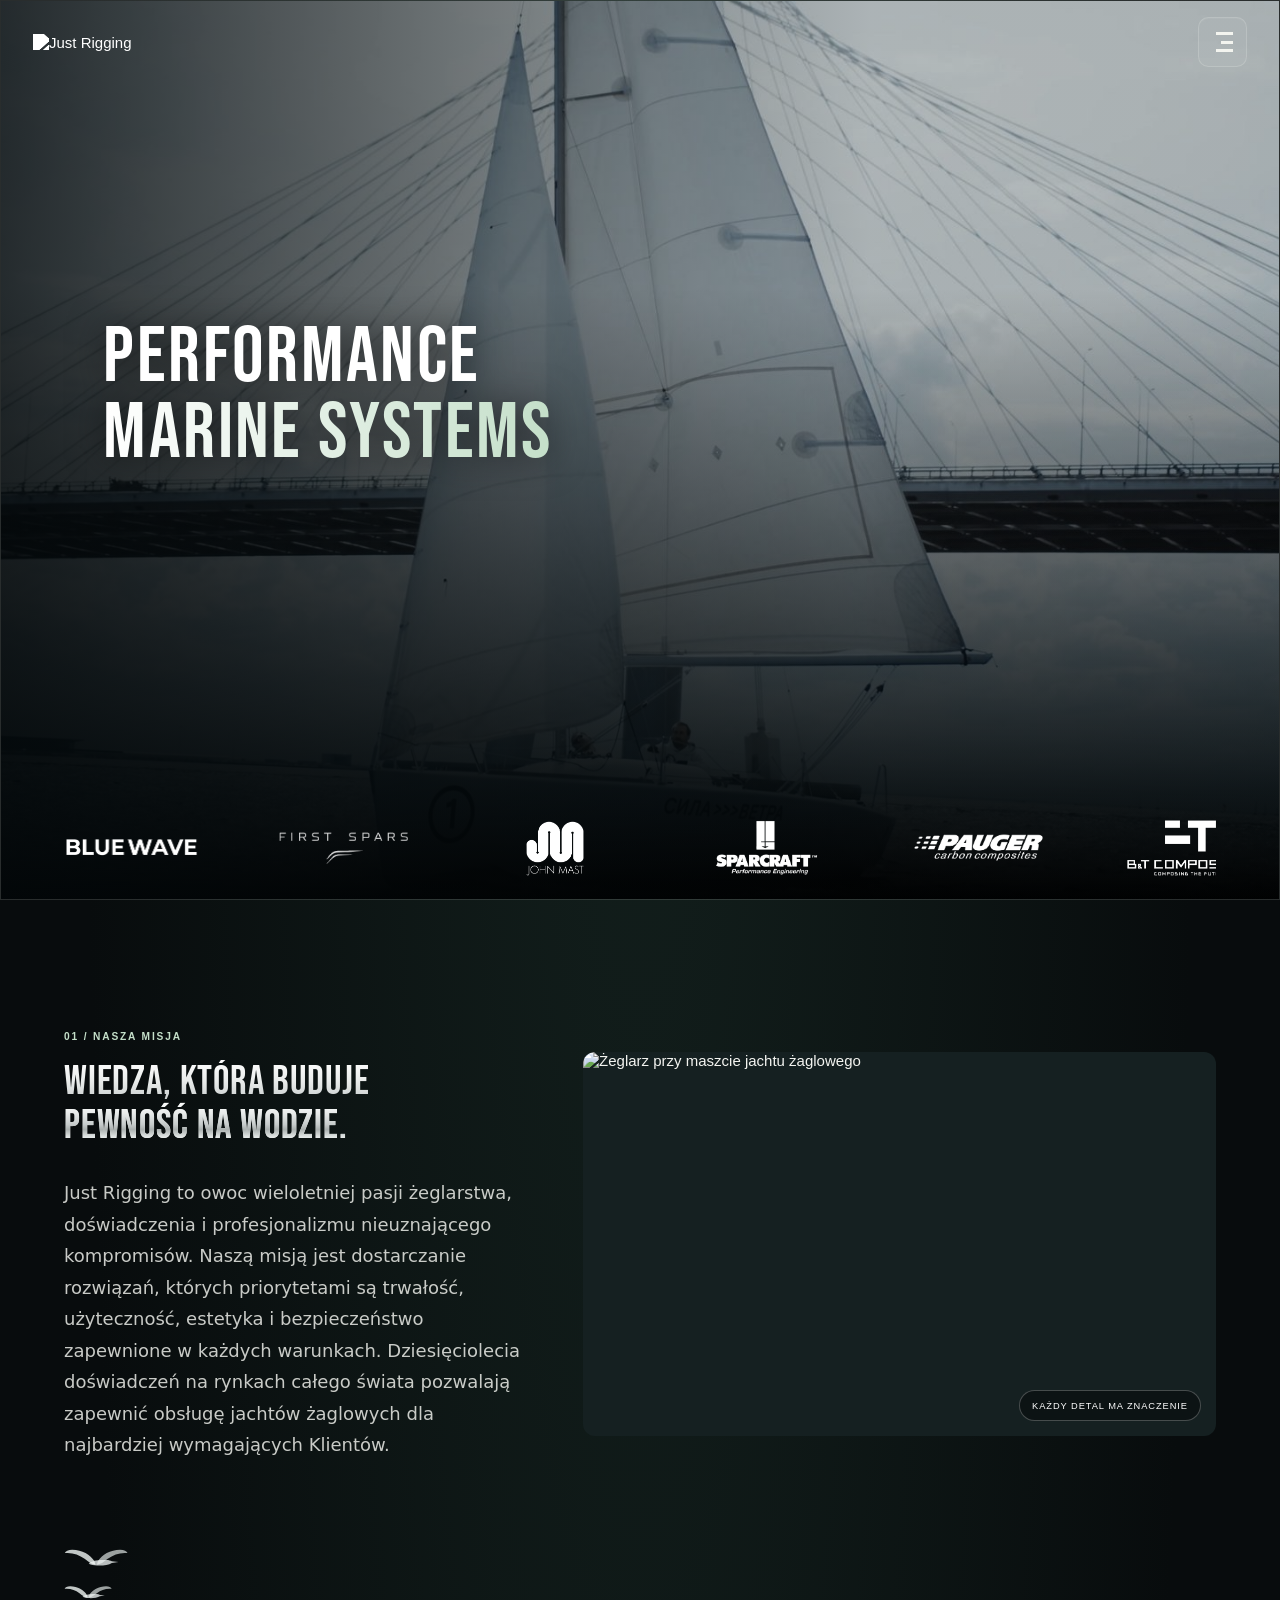
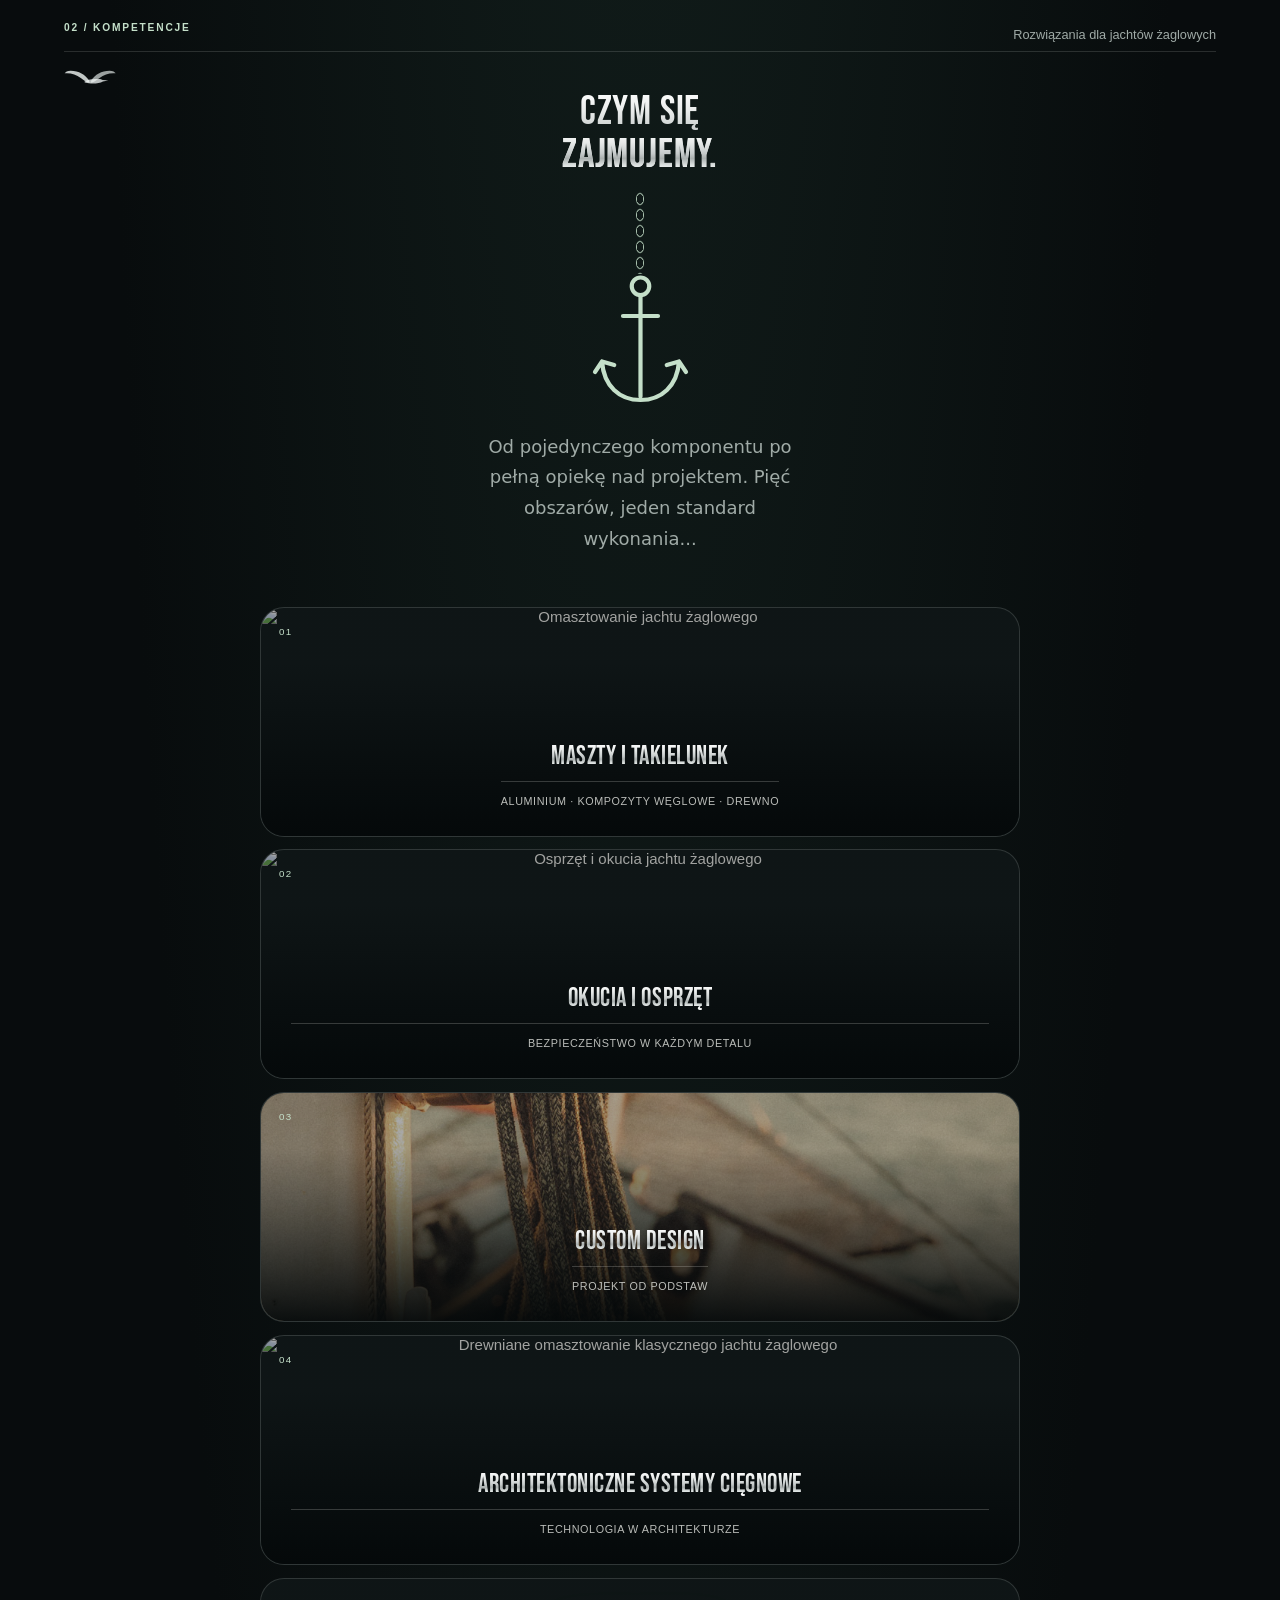
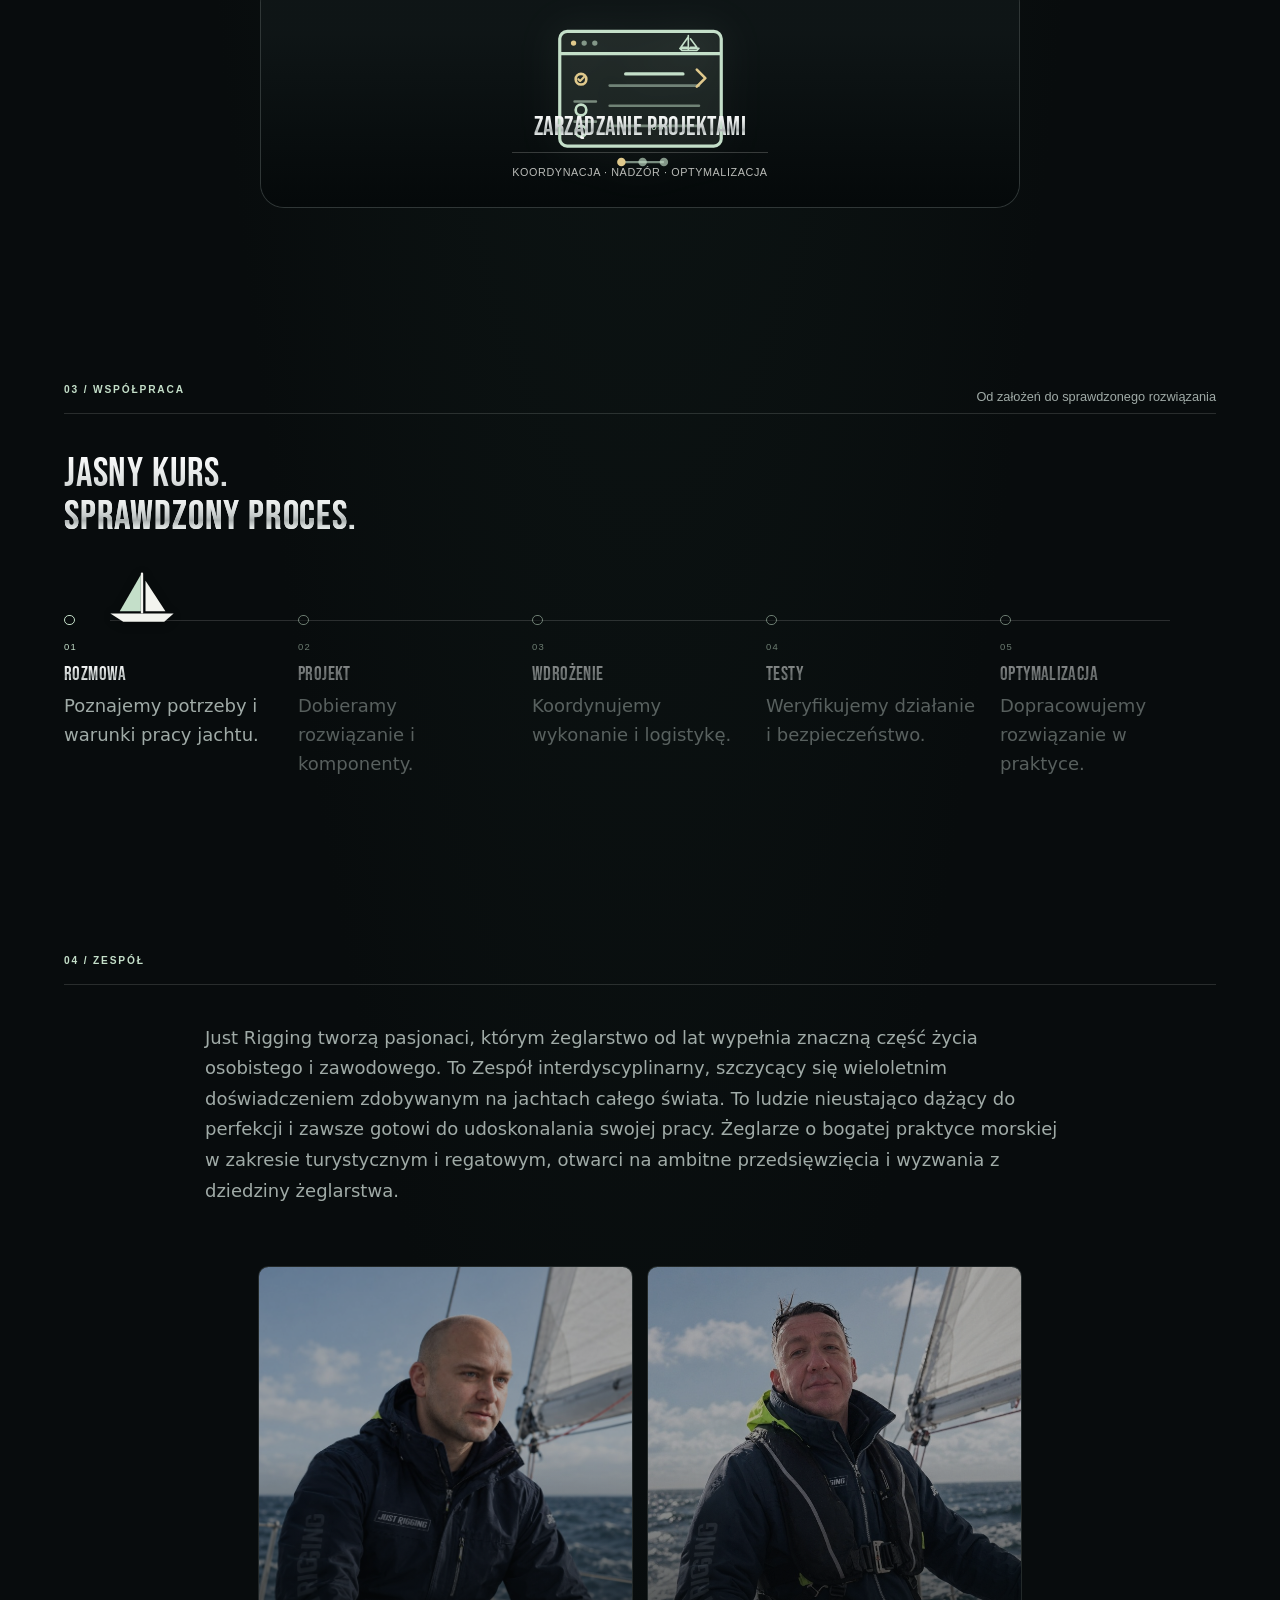
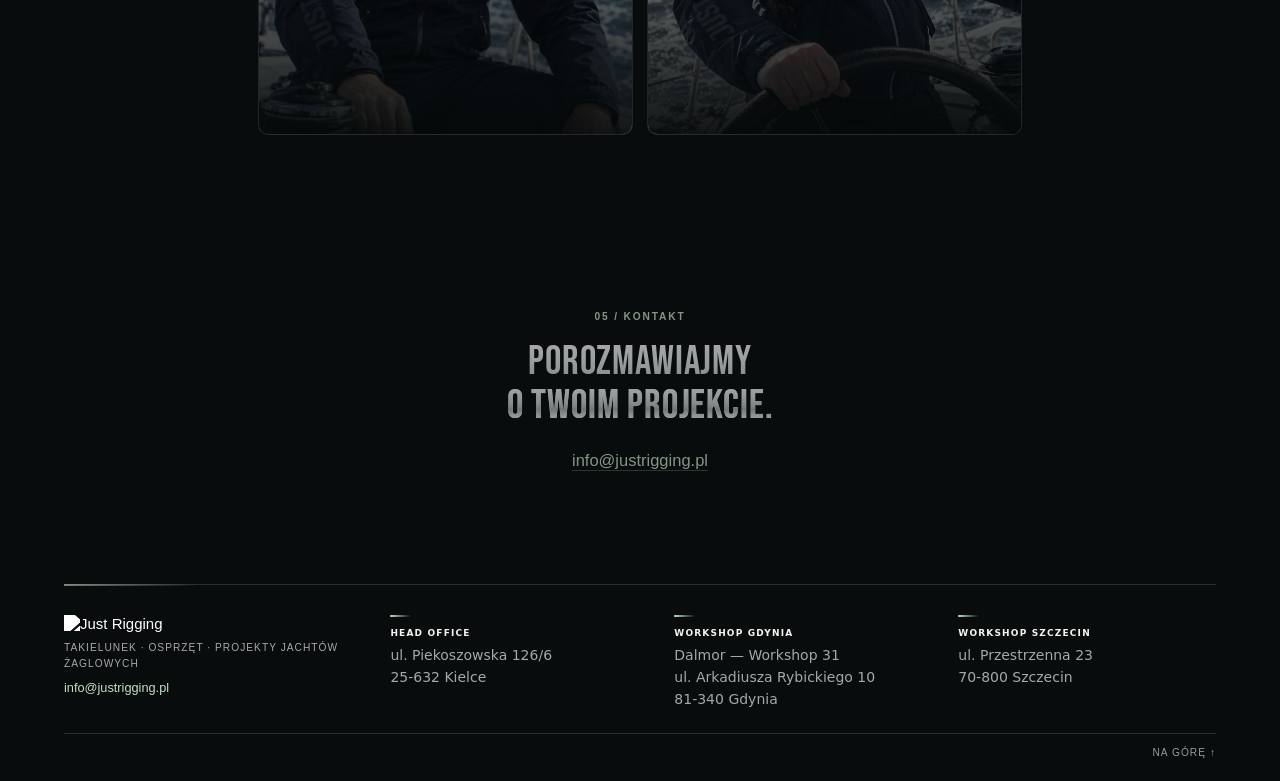
==== index.html @ 1524ce1f "ship" ====
<!doctype html>
<html lang="pl">
<head>
  <meta charset="utf-8" />
  <meta name="viewport" content="width=device-width, initial-scale=1" />
  <meta name="theme-color" content="#080c0d" />
  <meta name="description" content="Just Rigging — omasztowanie, takielunek, osprzęt jachtowy i zarządzanie projektami żaglowymi." />
  <title>Just Rigging — Performance Marine Systems</title>
  <link rel="preload" as="image" href="media/sailing-01.jpg" />
  <link rel="stylesheet" href="styles.css?v=33" />
</head>
<body id="top">
  <div class="scroll-progress" aria-hidden="true"><span></span></div>
  <header class="site-header">
    <nav class="nav-shell" aria-label="Nawigacja główna">
      <a class="brand" href="#top" aria-label="Just Rigging — strona główna"><img src="https://justrigging.pl/wp-content/uploads/2026/08/JustRigging-logo-RGB-black-on-white-transparent@vector.svg" alt="Just Rigging" /></a>
      <button class="menu-toggle" type="button" aria-controls="mobile-menu" aria-expanded="false" aria-label="Otwórz menu"><span></span><span></span><span></span></button>
    </nav>
    <div class="mobile-menu" id="mobile-menu" aria-hidden="true">
      <a href="#misja">Misja</a><a href="#oferta">Czym się zajmujemy</a><a href="#wspolpraca">Współpraca</a><a href="#zespol">Zespół</a><a href="#kontakt">Kontakt</a>
    </div>
  </header>

  <main>
    <section class="hero" aria-labelledby="hero-title">
      <div class="hero-media" aria-hidden="true">
        <img class="hero-poster" src="media/sailing-01.jpg" alt="" />
        <video class="hero-video is-active" src="media/sailing-01.mp4" muted autoplay playsinline preload="metadata" poster="media/sailing-01.jpg"></video>
        <video class="hero-video" src="media/sailing-02.mp4" muted playsinline preload="none" poster="media/sailing-02.jpg"></video>
        <div class="hero-shade"></div>
      </div>
      <div class="hero-content">
        <h1 id="hero-title">PERFORMANCE<br /><span>MARINE SYSTEMS</span></h1>
      </div>
    </section>
    <div class="partner-strip" role="region" aria-label="Partnerzy technologiczni">
        <div class="partner-marquee">
          <div class="partner-track">
            <div class="partner-group" role="list" aria-label="Logotypy partnerów">
              <span class="partner-logo" role="listitem"><img src="media/partners/bluewave-white.png" alt="Bluewave" /></span>
              <span class="partner-logo" role="listitem"><img src="media/partners/first-spars-white.png" alt="First Spars" /></span>
              <span class="partner-logo" role="listitem"><img src="media/partners/john-mast-white.png" alt="John Mast" /></span>
              <span class="partner-logo" role="listitem"><img src="media/partners/sparcraft-white.png" alt="Sparcraft" /></span>
              <span class="partner-logo" role="listitem"><img src="media/partners/pauger-white.png" alt="Pauger Carbon Composites" /></span>
              <span class="partner-logo" role="listitem"><img src="media/partners/bt-composites-white.png" alt="B&amp;T Composites" /></span>
              <span class="partner-logo" role="listitem"><img src="media/partners/ubi-maior-white.png" alt="Ubi Maior" /></span>
              <span class="partner-logo" role="listitem"><img src="media/partners/bamar-white.png" alt="Bamar" /></span>
              <span class="partner-logo" role="listitem"><img src="media/partners/antal-white.png" alt="Antal" /></span>
              <span class="partner-logo" role="listitem"><img src="media/partners/light-speed-white.png" alt="LS Light Speed" /></span>
              <span class="partner-logo" role="listitem"><img src="media/partners/armare-ropes-white.png" alt="Armare Ropes" /></span>
              <span class="partner-logo" role="listitem"><img src="media/partners/gleistein-white.png" alt="Gleistein" /></span>
              <span class="partner-logo" role="listitem"><img src="media/partners/onesails-white.png" alt="OneSails" /></span>
              <span class="partner-logo" role="listitem"><img src="media/partners/sails-projects-white.png" alt="Sails Projects" /></span>
            </div>
            <div class="partner-group" role="list" aria-hidden="true">
              <span class="partner-logo"><img src="media/partners/bluewave-white.png" alt="" /></span>
              <span class="partner-logo"><img src="media/partners/first-spars-white.png" alt="" /></span>
              <span class="partner-logo"><img src="media/partners/john-mast-white.png" alt="" /></span>
              <span class="partner-logo"><img src="media/partners/sparcraft-white.png" alt="" /></span>
              <span class="partner-logo"><img src="media/partners/pauger-white.png" alt="" /></span>
              <span class="partner-logo"><img src="media/partners/bt-composites-white.png" alt="" /></span>
              <span class="partner-logo"><img src="media/partners/ubi-maior-white.png" alt="" /></span>
              <span class="partner-logo"><img src="media/partners/bamar-white.png" alt="" /></span>
              <span class="partner-logo"><img src="media/partners/antal-white.png" alt="" /></span>
              <span class="partner-logo"><img src="media/partners/light-speed-white.png" alt="" /></span>
              <span class="partner-logo"><img src="media/partners/armare-ropes-white.png" alt="" /></span>
              <span class="partner-logo"><img src="media/partners/gleistein-white.png" alt="" /></span>
              <span class="partner-logo"><img src="media/partners/onesails-white.png" alt="" /></span>
              <span class="partner-logo"><img src="media/partners/sails-projects-white.png" alt="" /></span>
            </div>
          </div>
        </div>
    </div>

    <section class="section mission-section" id="misja" aria-labelledby="mission-title">
      <div class="section-heading" data-reveal>
        <p class="eyebrow">01 / Nasza misja</p>
        <h2 id="mission-title">Wiedza, która buduje<br /><span>pewność na wodzie.</span></h2>
      </div>
      <div class="mission-photo" data-reveal>
        <img src="https://justrigging.pl/wp-content/uploads/2026/08/9.jpg" alt="Żeglarz przy maszcie jachtu żaglowego" loading="lazy" />
        <span class="photo-note">Każdy detal ma znaczenie</span>
      </div>
      <div class="mission-copy" data-reveal>
        <p class="mission-text">Just Rigging to owoc wieloletniej pasji żeglarstwa, doświadczenia i profesjonalizmu nieuznającego kompromisów. Naszą misją jest dostarczanie rozwiązań, których priorytetami są trwałość, użyteczność, estetyka i bezpieczeństwo zapewnione w każdych warunkach. Dziesięciolecia doświadczeń na rynkach całego świata pozwalają zapewnić obsługę jachtów żaglowych dla najbardziej wymagających Klientów.</p>
      </div>
    </section>

    <section class="section services-section" id="oferta" aria-labelledby="services-title">
      <div class="section-topline" data-reveal><p class="eyebrow">02 / Kompetencje</p><span>Rozwiązania dla jachtów żaglowych</span></div>
      <div class="services-intro" data-reveal>
        <h2 id="services-title">Czym się<br /><span>zajmujemy.</span></h2>
        <div class="anchor-drop" aria-hidden="true">
          <span class="anchor-rope"></span>
          <svg class="anchor" viewBox="0 0 60 80" fill="none" stroke="currentColor" stroke-width="2.4" stroke-linecap="round" stroke-linejoin="round">
            <circle cx="30" cy="7" r="5" />
            <path d="M30 12v58M20 24h20M8 50c1 14 10 22 22 22s21-8 22-22M8 50l-4 6M8 50l7 2M52 50l4 6M52 50l-7 2" />
          </svg>
        </div>
        <p>Od pojedynczego komponentu po pełną opiekę nad projektem. Pięć obszarów, jeden standard wykonania...</p>
      </div>
      <div class="service-grid">
        <a class="service-card" href="maszty-i-takielunek.html" data-reveal>
          <img src="https://justrigging.pl/wp-content/uploads/2026/08/maszt-aluminiowy.webp" alt="Omasztowanie jachtu żaglowego" loading="lazy" />
          <span class="service-number">01</span><h3>Maszty i takielunek</h3><span class="service-link">Aluminium · Kompozyty węglowe · Drewno <b aria-hidden="true">↗</b></span>
        </a>
        <a class="service-card" href="okucia-i-osprzet.html" data-reveal>
          <img src="https://justrigging.pl/wp-content/uploads/2026/08/ok.jpg" alt="Osprzęt i okucia jachtu żaglowego" loading="lazy" />
          <span class="service-number">02</span><h3>Okucia i osprzęt</h3><span class="service-link">Bezpieczeństwo w każdym detalu <b aria-hidden="true">↗</b></span>
        </a>
        <a class="service-card" href="custom-design.html" data-reveal>
          <img src="media/custom-design.jpg" alt="Liny i winda na jachcie żaglowym — detal projektu osprzętu" loading="lazy" />
          <span class="service-number">03</span><h3>Custom design</h3><span class="service-link">Projekt od podstaw <b aria-hidden="true">↗</b></span>
        </a>
        <a class="service-card" href="systemy-ciegowe.html" data-reveal>
          <img src="https://justrigging.pl/wp-content/uploads/2026/08/maszty-drewniane.jpg" alt="Drewniane omasztowanie klasycznego jachtu żaglowego" loading="lazy" />
          <span class="service-number">04</span><h3>Architektoniczne systemy cięgnowe</h3><span class="service-link">Technologia w architekturze <b aria-hidden="true">↗</b></span>
        </a>
        <a class="service-card service-card-wide" href="zarzadzanie-projektami.html" data-reveal>
          <span class="service-symbol" aria-hidden="true">
            <svg viewBox="0 0 240 160" fill="none" xmlns="http://www.w3.org/2000/svg">
              <rect x="44" y="22" width="152" height="108" rx="7" fill="currentColor" fill-opacity=".08" stroke="currentColor" stroke-width="3" />
              <path d="M44 43h152" stroke="currentColor" stroke-width="3" />
              <circle cx="57" cy="33" r="2.5" fill="#e0c98c" />
              <circle cx="67" cy="33" r="2.5" fill="currentColor" fill-opacity=".6" />
              <circle cx="77" cy="33" r="2.5" fill="currentColor" fill-opacity=".6" />
              <path d="M165 26v13m0-12-7 10h7m2-8 6 8h-6m-10 1h18l-2 2h-14z" stroke="currentColor" stroke-width="1.5" stroke-linecap="round" stroke-linejoin="round" />
              <path d="M58 88h20m-20 19h20" stroke="currentColor" stroke-opacity=".55" stroke-width="2.5" stroke-linecap="round" />
              <circle cx="64" cy="67" r="5" stroke="#e0c98c" stroke-width="2.5" />
              <path d="m61.5 67 1.7 1.7 3.6-3.8" stroke="#e0c98c" stroke-width="2" stroke-linecap="round" stroke-linejoin="round" />
              <circle cx="64" cy="96" r="5" stroke="currentColor" stroke-width="2.5" />
              <circle cx="64" cy="116" r="5" stroke="currentColor" stroke-width="2.5" />
              <path d="M91 73h84m-84 19h84m-84 19h84" stroke="currentColor" stroke-opacity=".5" stroke-width="2.5" stroke-linecap="round" />
              <path d="M106 62h54" stroke="currentColor" stroke-width="3" stroke-linecap="round" />
              <path d="m173 58 8 8-8 8" stroke="#e0c98c" stroke-width="2.5" stroke-linecap="round" stroke-linejoin="round" />
              <path d="M102 145h40" stroke="currentColor" stroke-opacity=".6" stroke-width="2" />
              <circle cx="102" cy="145" r="4" fill="#e0c98c" />
              <circle cx="122" cy="145" r="4" fill="currentColor" fill-opacity=".65" />
              <circle cx="142" cy="145" r="4" fill="currentColor" fill-opacity=".65" />
            </svg>
          </span>
          <span class="service-number">05</span><h3>Zarządzanie projektami</h3><span class="service-link">Koordynacja · Nadzór · Optymalizacja <b aria-hidden="true">↗</b></span>
        </a>
        <div class="service-wheel" aria-hidden="true">
          <svg viewBox="0 0 200 200" fill="none" stroke="currentColor" stroke-linecap="round" stroke-linejoin="round">
            <defs>
              <g id="wheel-spoke">
                <path d="M-4.2 -20L-3.4 -62H3.4L4.2 -20Z" fill="#0b1213" stroke-width="1.6" />
                <path d="M-5 -65h10v4h-10Z" fill="#0b1213" stroke-width="1.4" />
                <path d="M-3 -66L-2.4 -77Q-4.6 -79 -4.4 -83Q-3.6 -87 0 -87Q3.6 -87 4.4 -83Q4.6 -79 2.4 -77L3 -66Z" fill="currentColor" fill-opacity=".85" stroke-width="1" />
              </g>
            </defs>
            <g class="wheel-spin">
              <path fill-rule="evenodd" fill="#0b1213" stroke-width="2" d="M100 33a67 67 0 1 0 .01 0ZM100 52a48 48 0 1 1-.01 0Z" />
              <circle cx="100" cy="100" r="60" stroke-width="1" />
              <circle cx="100" cy="100" r="55" stroke-width=".6" />
              <use href="#wheel-spoke" transform="translate(100 100)" />
              <use href="#wheel-spoke" transform="translate(100 100) rotate(45)" />
              <use href="#wheel-spoke" transform="translate(100 100) rotate(90)" />
              <use href="#wheel-spoke" transform="translate(100 100) rotate(135)" />
              <use href="#wheel-spoke" transform="translate(100 100) rotate(180)" />
              <use href="#wheel-spoke" transform="translate(100 100) rotate(225)" />
              <use href="#wheel-spoke" transform="translate(100 100) rotate(270)" />
              <use href="#wheel-spoke" transform="translate(100 100) rotate(315)" />
              <circle cx="100" cy="100" r="25" fill="#0b1213" stroke-width="3.2" />
              <circle cx="100" cy="100" r="20" stroke-width="1" />
              <circle cx="100" cy="100" r="13" fill="currentColor" fill-opacity=".25" stroke-width="2" />
              <circle cx="100" cy="100" r="6" fill="#0b1213" stroke-width="1.6" />
              <circle cx="100" cy="100" r="2" fill="currentColor" stroke="none" />
            </g>
          </svg>
        </div>
      </div>
    </section>

    <section class="section process-section" id="wspolpraca" aria-labelledby="process-title">
      <div class="section-topline" data-reveal><p class="eyebrow">03 / Współpraca</p><span>Od założeń do sprawdzonego rozwiązania</span></div>
      <h2 class="section-title" id="process-title" data-reveal>Jasny kurs.<br /><span>Sprawdzony proces.</span></h2>
      <div class="process-track" data-process>
        <div class="process-rail">
          <span></span>
          <svg class="process-boat" viewBox="0 0 64 48" aria-hidden="true">
            <path d="M5 38h54l-8 7H16z" fill="#f3f4ef" />
            <path d="M31 5v31H13z" fill="#c4dfc9" />
            <path d="M35 10v26h17z" fill="#f3f4ef" />
            <path d="M32 4v33" fill="none" stroke="#f3f4ef" stroke-width="2" stroke-linecap="round" />
          </svg>
        </div>
        <ol>
          <li data-process-step><span>01</span><h3>Rozmowa</h3><p>Poznajemy potrzeby i warunki pracy jachtu.</p></li>
          <li data-process-step><span>02</span><h3>Projekt</h3><p>Dobieramy rozwiązanie i komponenty.</p></li>
          <li data-process-step><span>03</span><h3>Wdrożenie</h3><p>Koordynujemy wykonanie i logistykę.</p></li>
          <li data-process-step><span>04</span><h3>Testy</h3><p>Weryfikujemy działanie i bezpieczeństwo.</p></li>
          <li data-process-step><span>05</span><h3>Optymalizacja</h3><p>Dopracowujemy rozwiązanie w praktyce.</p></li>
        </ol>
      </div>
    </section>

    <section class="section team-section" id="zespol" aria-label="Zespół">
      <div class="section-topline" data-reveal><p class="eyebrow">04 / Zespół</p></div>
      <div class="team-intro" data-reveal><p>Just Rigging tworzą pasjonaci, którym żeglarstwo od lat wypełnia znaczną część życia osobistego i zawodowego. To Zespół interdyscyplinarny, szczycący się wieloletnim doświadczeniem zdobywanym na jachtach całego świata. To ludzie nieustająco dążący do perfekcji i zawsze gotowi do udoskonalania swojej pracy. Żeglarze o bogatej praktyce morskiej w zakresie turystycznym i regatowym, otwarci na ambitne przedsięwzięcia i wyzwania z dziedziny żeglarstwa.</p></div>
      <div class="team-grid">
        <article class="team-card team-lead" tabindex="0" data-reveal><img src="media/team/wojtek.jpg" alt="Wojtek na pokładzie jachtu żaglowego" loading="lazy" /><h3>Wojtek Głowacki</h3></article>
        <article class="team-card team-lead" tabindex="0" data-reveal><img src="media/team/pawel.jpg" alt="Paweł na pokładzie jachtu żaglowego" loading="lazy" /><h3>Paweł Barwicz</h3></article>
      </div>
    </section>

    <section class="section contact-section" id="kontakt" aria-labelledby="contact-title">
      <div class="contact-heading" data-reveal><p class="eyebrow">05 / Kontakt</p><h2 id="contact-title">Porozmawiajmy<br /><span>o Twoim projekcie.</span></h2>
        <div class="email-links"><a href="mailto:info@justrigging.pl">info@justrigging.pl</a></div>
      </div>
    </section>
  </main>

  <footer class="site-footer">
    <div class="footer-main">
      <div class="footer-intro">
        <a class="brand footer-brand" href="#top"><img src="https://justrigging.pl/wp-content/uploads/2026/08/JustRigging-logo-RGB-black-on-white-transparent@vector.svg" alt="Just Rigging" /></a>
        <p class="footer-tagline">Takielunek · Osprzęt · Projekty jachtów żaglowych</p>
        <a class="footer-mail" href="mailto:info@justrigging.pl">info@justrigging.pl</a>
      </div>
      <div class="footer-offices">
        <address><strong>Head office</strong><span>ul. Piekoszowska 126/6<br />25-632 Kielce</span></address>
        <address><strong>Workshop Gdynia</strong><span>Dalmor — Workshop 31<br />ul. Arkadiusza Rybickiego 10<br />81-340 Gdynia</span></address>
        <address><strong>Workshop Szczecin</strong><span>ul. Przestrzenna 23<br />70-800 Szczecin</span></address>
      </div>
    </div>
    <div class="footer-bar"><a href="#top">Na górę ↑</a></div>
  </footer>
  <script src="i18n.js?v=2" defer></script><script src="script.js?v=4" defer></script>
</body>
</html>
---- styles.css ----
@font-face {
  font-family: "Bebas Neue";
  font-style: normal;
  font-weight: 400;
  font-display: swap;
  src: url("media/fonts/bebas-neue-latin.woff2") format("woff2");
  unicode-range: U+0000-00FF, U+0131, U+0152-0153, U+02BB-02BC, U+02C6, U+02DA, U+02DC, U+0304, U+0308, U+0329, U+2000-206F, U+20AC, U+2122, U+2191, U+2193, U+2212, U+2215, U+FEFF, U+FFFD;
}
@font-face {
  font-family: "Bebas Neue";
  font-style: normal;
  font-weight: 400;
  font-display: swap;
  src: url("media/fonts/bebas-neue-latin-ext.woff2") format("woff2");
  unicode-range: U+0100-02BA, U+02BD-02C5, U+02C7-02CC, U+02CE-02D7, U+02DD-02FF, U+0304, U+0308, U+0329, U+1D00-1DBF, U+1E00-1E9F, U+1EF2-1EFF, U+2020, U+20A0-20AB, U+20AD-20C0, U+2113, U+2C60-2C7F, U+A720-A7FF;
}
:root {
  color-scheme: dark;
  --bg: #080c0d;
  --surface: #101718;
  --line: rgba(240, 246, 241, .14);
  --text: #f3f4ef;
  --muted: #a0aba7;
  --accent: #c4dfc9;
  --description-font: Inter, ui-sans-serif, system-ui, -apple-system, "Segoe UI", sans-serif;
  --heading-font: "Bebas Neue", "Arial Narrow", "Roboto Condensed", Arial, sans-serif;
  --gutter: clamp(1rem, 5vw, 5rem);
  --hero-pad: clamp(1.5rem, 5vw, 4.5rem);
  --partner-strip-h: 7rem;
  --content-width: 1440px;
  font-size: 15px;
  font-family: "Arial Narrow", "Roboto Condensed", Arial, sans-serif;
  color: var(--text);
  background: var(--bg);
  scroll-behavior: auto;
  scroll-padding-top: 6rem;
}
*, *::before, *::after { box-sizing: border-box; }
body { margin: 0; min-width: 0; overflow-x: hidden; background: radial-gradient(ellipse at 50% 0%, #13201d 0, var(--bg) 62%); }
img, video { display: block; max-width: 100%; }
a { color: inherit; text-decoration: none; }
button { font: inherit; }
::selection { color: var(--bg); background: var(--accent); }
.scroll-progress { position: fixed; z-index: 40; inset: 0 0 auto; height: 2px; pointer-events: none; }
.scroll-progress span { display: block; width: 100%; height: 100%; transform: scaleX(0); transform-origin: left; background: var(--accent); }
.site-header { position: absolute; inset: 0 0 auto; z-index: 30; width: 100%; margin: 0; padding: 0; }
.site-header.is-scrolled { position: fixed; inset: 0 0 auto; }
.nav-shell { position: relative; z-index: 2; width: 100%; height: 84px; margin: 0; padding: 0 clamp(1.5rem, 2.5vw, 2.5rem); display: flex; align-items: center; justify-content: space-between; gap: 1rem; border: 1px solid var(--line); border-radius: 0; background: rgba(8, 12, 13, .85); -webkit-backdrop-filter: blur(12px); backdrop-filter: blur(12px); transition: background .25s ease, border-color .25s ease, backdrop-filter .25s ease; }
.site-header:not(.is-scrolled) .nav-shell { border-color: transparent; background: transparent; -webkit-backdrop-filter: none; backdrop-filter: none; }
.brand { width: 11rem; flex: none; }
.brand img { width: 100%; filter: brightness(0) invert(1); }
.nav-links a { color: rgba(243, 244, 239, .72); font-family: var(--heading-font); font-size: 1.05rem; font-weight: 400; letter-spacing: .06em; text-transform: uppercase; }
.nav-links a:hover, .site-footer a:hover { color: var(--accent); }
.menu-toggle { position: relative; width: 3.3rem; height: 3.3rem; padding: .9rem; display: flex; flex: none; flex-direction: column; align-items: flex-end; justify-content: center; gap: .34rem; border: 1px solid rgba(240,246,241,.2); border-radius: .7rem; color: var(--text); background: rgba(255,255,255,.045); box-shadow: inset 0 1px rgba(255,255,255,.04); cursor: pointer; transition: background .25s ease, border-color .25s ease, box-shadow .3s ease, transform .25s ease; }
.menu-toggle:hover { border-color: rgba(196,223,201,.52); background: rgba(196,223,201,.1); transform: translateY(-1px); }
.menu-toggle[aria-expanded="true"] { border-color: rgba(196,223,201,.5); background: rgba(196,223,201,.12); box-shadow: inset 0 1px rgba(255,255,255,.06), 0 0 0 4px rgba(196,223,201,.07); }
.menu-toggle span { width: 1.1rem; height: 3px; display: block; background: currentColor; transition: width .22s ease, transform .22s ease, opacity .18s ease; }
.menu-toggle span:first-child { transform-origin: right center; }
.menu-toggle span:nth-child(2) { width: .78rem; }
.menu-toggle span:last-child { transform-origin: right center; }
.menu-toggle[aria-expanded="true"] span:first-child { position: absolute; top: 17%; left: 50%; width: 2px; height: 38%; transform: translateX(-50%); transform-origin: center; }
.menu-toggle[aria-expanded="true"] span:nth-child(2) { position: absolute; top: 20%; left: 22%; width: 31%; height: 35%; opacity: 1; background: var(--accent); clip-path: polygon(100% 0, 100% 100%, 0 100%); }
.menu-toggle[aria-expanded="true"] span:last-child { position: absolute; top: 59%; left: 17%; width: 66%; height: 12%; transform: none; background: var(--accent); clip-path: polygon(0 0, 100% 0, 82% 100%, 20% 100%); }
.mobile-menu { position: fixed; top: 100px; right: clamp(2rem, 4vw, 4rem); width: min(25rem, calc(100vw - 2 * var(--gutter))); max-height: calc(100svh - 8rem); overflow-y: auto; padding: 1.4rem 1.25rem; display: flex; flex-direction: column; justify-content: center; gap: .45rem; border: 1px solid var(--line); border-radius: .7rem; background: rgba(8, 12, 13, .97); box-shadow: 0 1.5rem 4rem rgba(0,0,0,.4); -webkit-backdrop-filter: blur(18px); backdrop-filter: blur(18px); opacity: 0; visibility: hidden; pointer-events: none; transform: translateY(-.7rem) scale(.97); transform-origin: top right; clip-path: inset(0 0 100% 0 round .7rem); transition: opacity .28s ease, visibility .28s ease, transform .5s cubic-bezier(.2,.9,.25,1), clip-path .5s cubic-bezier(.2,.9,.25,1); }
.mobile-menu.is-open { opacity: 1; visibility: visible; pointer-events: auto; transform: none; clip-path: inset(0 0 0 0 round .7rem); }
.mobile-menu::before { position: absolute; inset: 0 0 auto; height: 1px; content: ""; background: linear-gradient(90deg, transparent, rgba(255,255,255,.55), transparent); opacity: 0; transition: opacity .4s ease .12s; }
.mobile-menu.is-open::before { opacity: 1; }
.mobile-menu a { position: relative; padding: .7rem 1rem .7rem 1.4rem; border-radius: .7rem; font-family: var(--heading-font); font-size: 1.45rem; font-weight: 400; letter-spacing: .05em; text-transform: uppercase; opacity: 0; transform: translateX(-1.1rem); transition: opacity .32s ease, transform .5s cubic-bezier(.2,.9,.25,1), color .2s ease, background .2s ease; }
.mobile-menu a::before { position: absolute; top: 50%; left: .5rem; width: 2px; height: 0; content: ""; border-radius: 2px; background: linear-gradient(180deg, #fff, var(--accent)); transform: translateY(-50%); transition: height .28s cubic-bezier(.2,.9,.25,1); }
.mobile-menu.is-open a { opacity: 1; transform: none; }
.mobile-menu.is-open a:nth-child(1) { transition-delay: .1s; }
.mobile-menu.is-open a:nth-child(2) { transition-delay: .17s; }
.mobile-menu.is-open a:nth-child(3) { transition-delay: .24s; }
.mobile-menu.is-open a:nth-child(4) { transition-delay: .31s; }
.mobile-menu.is-open a:nth-child(5) { transition-delay: .38s; }
.mobile-menu a:hover, .mobile-menu a:focus-visible { color: var(--accent); background: rgba(255,255,255,.055); }
.mobile-menu a:hover::before, .mobile-menu a:focus-visible::before { height: 58%; }
body::before { position: fixed; inset: 0; z-index: 25; content: ""; background: rgba(0,0,0,.48); opacity: 0; pointer-events: none; transition: opacity .25s ease; }
body.menu-open::before { opacity: 1; pointer-events: auto; }
.hero { position: relative; width: 100%; height: 100svh; min-height: 600px; margin: 0; padding: 7rem var(--hero-pad) 8rem; display: flex; flex-direction: column; justify-content: center; overflow: hidden; border: 1px solid var(--line); border-radius: 0; isolation: isolate; }
.hero-media, .hero-shade { position: absolute; inset: 0; }
.hero-media { z-index: 0; overflow: hidden; background: #061018; }
.hero-poster, .hero-video { position: absolute; width: 100%; height: 100%; inset: 0; object-fit: cover; object-position: center 48%; }
.hero-poster { filter: saturate(.75); }
.hero-video { opacity: 0; transition: opacity .75s ease; }
.hero-video.is-active { opacity: 1; }
.hero-shade { background: linear-gradient(90deg, rgba(3, 8, 10, .83), rgba(3, 8, 10, .24) 68%), linear-gradient(0deg, #000, rgba(3, 8, 10, .9) var(--partner-strip-h), transparent 68%); }
.hero-content { position: relative; z-index: 1; width: min(100%, 900px); margin: 0 0 5rem clamp(1.5rem, 3vw, 3rem); }
.eyebrow { margin: 0 0 1rem; color: var(--accent); font-size: .68rem; font-weight: 700; letter-spacing: .18em; line-height: 1.7; text-transform: uppercase; }
h1, h2, h3, p { margin-top: 0; }
h1, h2, h3, .section-title { font-family: var(--heading-font); font-weight: 400; letter-spacing: .02em; }
.mission-text, .services-intro > p, .team-intro > p, .process-track p, .detail-hero > p:not(.eyebrow), .detail-intro p, .detail-panel p, .detail-steps li, .detail-cta p { font-family: var(--description-font); }
.hero h1 { margin-bottom: 1.2rem; font-size: clamp(2.3rem, 4vw, 3.7rem); font-weight: 400; line-height: 1; letter-spacing: .02em; }
.hero h1 span, h2 span { color: var(--accent); }
@supports (-webkit-background-clip: text) or (background-clip: text) {
  h1, h2, h3, .section-title, .hero h1 span, h2 span { background-image: linear-gradient(180deg, #ffffff 0%, #e8ebea 25%, #c6cbcb 48%, #aab0af 58%, #dde2e1 72%, #ffffff 86%, #ccd1d0 100%); -webkit-background-clip: text; background-clip: text; color: transparent; }
}
.button { min-height: 3rem; width: fit-content; padding: 0 1.2rem; display: inline-flex; align-items: center; gap: 1.5rem; border: 1px solid transparent; border-radius: 999px; font-size: .75rem; font-weight: 700; letter-spacing: .1em; text-transform: uppercase; transition: transform .2s, background .2s, color .2s; }
.button-light { color: #101615; background: var(--accent); }
.button:hover { transform: translateY(-2px); }
.partner-strip { position: relative; z-index: 1; min-height: var(--partner-strip-h); margin-top: calc(-1 * var(--partner-strip-h)); padding: 1rem var(--hero-pad); display: flex; align-items: center; background: transparent; }
.partner-marquee { width: 100%; overflow: hidden; }
.partner-track { width: max-content; display: flex; align-items: center; animation: marquee 48s linear infinite; }
.partner-group { display: flex; align-items: center; gap: clamp(3rem, 6vw, 7rem); padding-right: clamp(3rem, 6vw, 7rem); }
.partner-strip:hover .partner-track { animation-play-state: paused; }
.partner-logo { width: 9rem; height: 4rem; flex: 0 0 auto; display: grid; place-items: center; }
.partner-logo img { display: block; min-width: 0; min-height: 0; width: 100%; height: 100%; object-fit: contain; opacity: 1; }
@keyframes marquee { to { transform: translateX(-50%); } }
@keyframes stage-in { to { opacity: 1; transform: none; } }
@keyframes stage-glow { 0%, 25%, 100% { box-shadow: none; } 10% { box-shadow: 0 0 1.1rem rgba(116,224,200,.55); border-color: var(--accent); } }
.section { width: min(calc(100% - 2 * var(--gutter)), var(--content-width)); margin: 0 auto; padding: clamp(5rem, 10vw, 9rem) 0; }
.mission-section { display: grid; grid-template-columns: .85fr 1.15fr; gap: 2rem 4vw; align-items: center; }
.section-heading h2, .services-intro h2, .team-intro h2, .contact-heading h2, .section-title { margin: 0; font-size: clamp(1.9rem, 3.2vw, 3.1rem); font-weight: 400; line-height: 1.06; letter-spacing: .02em; }
.mission-photo { position: relative; width: 100%; height: clamp(300px, 30vw, 440px); min-height: 0; grid-column: 2; grid-row: 1 / span 2; align-self: center; overflow: hidden; border-radius: .8rem; background: #152021; }
.mission-photo img { width: 100%; height: 100%; min-height: 0; object-fit: cover; object-position: center 38%; filter: saturate(.72); transform: scale(1.04); transition: transform 1.1s cubic-bezier(.2,.7,.2,1); }
.mission-photo.is-visible img { transform: scale(1); }
.photo-note { position: absolute; right: 1rem; bottom: 1rem; padding: .65rem .8rem; border: 1px solid rgba(255,255,255,.24); border-radius: 999px; background: rgba(7,12,13,.58); color: white; font-size: .62rem; letter-spacing: .1em; text-transform: uppercase; }
.mission-copy { max-width: 36rem; }
.mission-text { margin: 0; color: rgba(243,244,239,.82); font-size: 18px; line-height: 1.75; }
.stats { margin-top: 2rem; display: grid; grid-template-columns: repeat(3, 1fr); gap: 1rem; }
.stats div { padding-top: .9rem; border-top: 1px solid var(--line); }
.stats strong { display: block; color: var(--accent); font-size: 1.45rem; line-height: 1.1; }
.stats span { display: block; margin-top: .4rem; color: var(--muted); font-size: .82rem; line-height: 1.45; text-transform: uppercase; }
.services-section { padding-top: 2rem; }
.section-topline { display: flex; justify-content: space-between; align-items: center; gap: 1rem; border-bottom: 1px solid var(--line); }
.section-topline > span { color: var(--muted); font-size: .85rem; }
.services-intro, .team-intro { margin: 2.5rem 0 2rem; display: flex; align-items: end; justify-content: space-between; gap: 2rem; }
.services-intro { flex-direction: column; align-items: center; justify-content: center; gap: 0; text-align: center; }
.services-intro h2 { text-align: center; }
.anchor-drop { display: flex; flex-direction: column; align-items: center; margin: 1rem 0 1.2rem; color: var(--accent); }
.anchor-rope { width: 10px; height: 5.5rem; background: radial-gradient(ellipse 4px 6px at 50% 50%, transparent 3px, var(--accent) 3.5px, transparent 4.5px) 0 0/10px 16px repeat-y; opacity:.85; transform: scaleY(0); transform-origin: top; transition: transform .9s cubic-bezier(.2,.7,.2,1); }
.anchor { width: 7rem; height: auto; opacity: 0; transform: translateY(-2.6rem); transform-origin: 50% 0; transition: transform 1s cubic-bezier(.3,1.35,.5,1) .15s, opacity .4s ease .15s; }
.services-intro.is-visible .anchor-rope { transform: scaleY(1); }
.services-intro.is-visible .anchor { opacity: 1; transform: none; animation: anchor-sway 4s ease-in-out 1.3s infinite; }
@keyframes anchor-sway { 0%, 100% { rotate: -3deg; } 50% { rotate: 3deg; } }
.services-intro > p { max-width: 30rem; }
.js-enabled .services-intro[data-reveal] { opacity: 1; transform: none; }
.js-enabled .services-intro h2, .js-enabled .services-intro > p { opacity: 0; transform: translateY(1.5rem); transition: opacity .7s ease, transform .9s cubic-bezier(.2,.7,.2,1); }
.js-enabled .services-intro.is-visible h2 { opacity: 1; transform: none; }
.js-enabled .services-intro.is-visible > p { opacity: 1; transform: none; transition-delay: 1.3s; }
.js-enabled .services-intro .anchor-rope { transition-delay: .5s; }
.js-enabled .services-intro .anchor { transition-delay: .6s, .6s; }
.services-intro > p, .team-intro > p { max-width: 23rem; margin: 0; color: var(--muted); font-size: 18px; line-height: 1.7; }
.service-grid { position: relative; margin-top: 3.5rem; display: grid; grid-template-columns: repeat(2, minmax(0, 1fr)); grid-auto-rows: minmax(300px, auto); gap: .85rem; }
.service-card:nth-child(n) { grid-column: auto; grid-row: auto; border-radius: 1.6rem; }
.service-card:nth-child(1) { border-radius: 1.6rem; }
.service-card:nth-child(2) { border-radius: 1.6rem; }
.service-card:nth-child(3) { border-radius: 1.6rem; }
.service-card:nth-child(4) { border-radius: 1.6rem; }
.service-card:nth-child(5) { grid-column: 1 / -1; min-height: clamp(15rem, 21vw, 20rem); }
.services-section .service-grid { width: min(100%, 760px); margin: 3.5rem auto 0; grid-template-columns: minmax(0, 1fr); grid-auto-rows: minmax(230px, auto); }
.services-section .service-card:nth-child(n) { grid-column: 1; min-height: 230px; align-items: center; text-align: center; }
.services-section .service-card:nth-child(even) .service-number { right: auto; left: 1.2rem; }
.services-section .service-card:nth-child(even) .service-link { flex-direction: row; }
.services-section .service-card h3 { max-width: none; }
.services-section .service-card .service-link { justify-content: center; text-align: center; }
.services-section .service-wheel { display: none; }
.service-card:nth-child(even) { align-items: flex-end; text-align: right; }
.service-card:nth-child(even) .service-number { left: auto; right: 1.2rem; }
.service-card h3 { max-width: 17rem; }
.service-card:nth-child(n) h3 { font-size: clamp(1.3rem, 2vw, 1.8rem); }
.service-card { position: relative; min-height: clamp(18rem, 27vw, 26rem); padding: 1.6rem 2rem; display: flex; flex-direction: column; justify-content: end; overflow: hidden; border: 1px solid var(--line); background: var(--surface); isolation: isolate; transition: border-color .25s ease; }
.service-card:hover, .service-card:focus-visible { border-color: rgba(196,223,201,.5); }
.service-card:nth-child(even) .service-link { flex-direction: row-reverse; width: 100%; }
.service-card::after { position: absolute; inset: 0; z-index: -1; content: ""; background: linear-gradient(0deg, rgba(4,8,9,.95), rgba(4,8,9,.13) 76%); }
.service-wheel { position: absolute; top: calc(clamp(18rem, 27vw, 26rem) + .425rem); left: 50%; z-index: 1; opacity: .3; mix-blend-mode: screen; width: clamp(11rem, 19vw, 16rem); aspect-ratio: 1; translate: -50% -50%; display: grid; place-items: center; color: var(--accent); pointer-events: none; filter: drop-shadow(0 0 1.2rem rgba(196,223,201,.25)); }
.service-wheel { scale: .5; opacity: 0 !important; transition: opacity .9s ease .3s, scale 1.1s cubic-bezier(.3,1.3,.5,1) .3s; }
.service-card:nth-child(1).is-visible ~ .service-wheel { scale: 1; opacity: .3 !important; }
.service-wheel svg { width: 100%; height: 100%; rotate: var(--wheel-rot, 0deg); transition: rotate .9s cubic-bezier(.3,1.3,.5,1); }
.service-card img { position: absolute; inset: 0; z-index: -2; width: 100%; height: 100%; object-fit: cover; filter: saturate(.7) brightness(.76); transition: transform .65s, filter .45s; }
.service-card:hover img, .service-card:focus-visible img { transform: scale(1.04); filter: saturate(.9) brightness(.9); }
.service-card-wide .service-symbol { position: absolute; inset: 0; display: grid; place-items: center; color: var(--accent); pointer-events: none; }
.service-card-wide .service-symbol svg { width: clamp(10rem, 20vw, 17rem); height: auto; overflow: visible; filter: drop-shadow(0 0 1.3rem rgba(196,223,201,.2)); transition: transform .45s ease; }
.service-card-wide:hover .service-symbol svg, .service-card-wide:focus-visible .service-symbol svg { transform: translateY(-.35rem) scale(1.04); }
.service-card-wide .service-number, .service-card-wide h3, .service-card-wide .service-link { position: relative; z-index: 1; }
.service-number { position: absolute; top: 1.2rem; left: 1.2rem; color: var(--accent); font-size: .65rem; letter-spacing: .14em; }
.service-card h3 { max-width: 17rem; margin: 0 0 .65rem; font-size: clamp(1.25rem, 1.7vw, 1.6rem); line-height: 1.1; letter-spacing: .02em; }
.service-link { min-height: 2.1rem; padding-top: .7rem; display: flex; align-items: center; justify-content: space-between; gap: .7rem; border-top: 1px solid rgba(243,244,239,.2); color: rgba(243,244,239,.76); font-size: .72rem; line-height: 1.4; letter-spacing: .055em; text-transform: uppercase; }
.service-link b { display: none; }
.process-section { padding-top: 3rem; }
.process-section > .section-title { margin: 2.5rem 0 4.5rem; }
.process-track { position: relative; }
.process-rail { position: absolute; top: .95rem; right: 4%; left: 4%; height: 1px; background: rgba(255,255,255,.14); }
.process-rail span { display: block; width: 100%; height: 100%; transform: scaleX(0); transform-origin: left; background: var(--accent); }
.process-boat { position: absolute; z-index: 1; bottom: -4px; left: calc(3% + var(--process-progress, 0) * 94%); width: 5rem; height: auto; overflow: visible; transform: translateX(-50%); filter: drop-shadow(0 2px 5px rgba(0,0,0,.35)); transition: left 1.6s cubic-bezier(.2,.7,.2,1); }
.process-boat path { transform-box: view-box; transform-origin: 32px 42px; animation: boat-rock 3.6s ease-in-out infinite; }
@keyframes boat-rock { 0%, 100% { transform: rotate(-3deg) translateY(0); } 50% { transform: rotate(3deg) translateY(-1.5px); } }
.process-track ol { margin: 0; padding: 0; display: grid; grid-template-columns: repeat(5, minmax(0,1fr)); gap: 1.2rem; list-style: none; }
.process-track li { position: relative; padding-top: 2rem; opacity: .52; transition: opacity .25s; }
.process-track li::before { position: absolute; top: .6rem; left: 0; width: .7rem; height: .7rem; border: 1px solid var(--accent); border-radius: 50%; background: var(--bg); content: ""; }
.process-track li.is-active { opacity: 1; }
.process-track li > span { color: var(--accent); font-size: .63rem; letter-spacing: .12em; }
.process-track h3 { margin: .65rem 0 .45rem; font-size: 1.25rem; font-weight: 400; }
.process-track p { max-width: 14rem; margin: 0; color: var(--muted); font-size: 18px; line-height: 1.6; }
.team-section { padding-top: 3rem; }
.team-intro { align-items: start; justify-content: center; margin-bottom: 3rem; }
.team-intro > p { width: 100%; max-width: 58rem; }
.team-grid { margin-top: 0; display: grid; grid-template-columns: repeat(2, minmax(0, 25rem)); justify-content: center; gap: .9rem; }
.team-card { position: relative; min-height: 245px; padding: 1.3rem; display: flex; flex-direction: column; justify-content: end; overflow: hidden; border: 1px solid var(--line); border-radius: .7rem; background: linear-gradient(145deg, #172020, #0d1314); }
.team-role { position: absolute; top: 1.2rem; left: 1.3rem; color: var(--accent); font-size: .62rem; letter-spacing: .13em; text-transform: uppercase; }
.team-card h3 { margin: 0; font-size: 1.75rem; font-weight: 400; letter-spacing: .02em; }
.contact-section { padding-top: 3rem; display: grid; gap: 2rem; justify-items: center; text-align: center; }
.contact-heading { text-align: center; }
.contact-heading h2 { max-width: 45rem; }
.email-links { margin-top: 1.6rem; display: flex; flex-wrap: wrap; justify-content: center; gap: .7rem 1.3rem; }
.email-links a { color: var(--accent); font-size: 1.1rem; border-bottom: 1px solid rgba(196,223,201,.3); }
.site-footer { position: relative; width: min(calc(100% - 2 * var(--gutter)), var(--content-width)); margin: auto; padding: 2rem 0 1.5rem; border-top: 1px solid var(--line); }
.site-footer::before { position: absolute; top: -1px; left: 0; width: 9rem; height: 2px; content: ""; background: linear-gradient(90deg, var(--accent), transparent); opacity: .55; }
.footer-main { display: grid; grid-template-columns: minmax(0, 1fr) minmax(0, 3fr); gap: 1.75rem 4vw; align-items: start; }
.footer-intro { display: flex; flex-direction: column; align-items: flex-start; gap: .5rem; }
.footer-brand { width: 7.5rem; }
.footer-tagline { margin: 0; color: rgba(243,244,239,.68); font-size: .68rem; line-height: 1.6; letter-spacing: .1em; text-transform: uppercase; }
.footer-mail { color: var(--accent); font-size: .85rem; }
.footer-offices { display: grid; grid-template-columns: repeat(auto-fit, minmax(11rem, 1fr)); gap: 1.25rem 1.75rem; }
.footer-offices address { color: var(--muted); font-family: var(--description-font); font-size: 14px; font-style: normal; line-height: 1.55; }
.footer-offices address::before { display: block; width: 1.4rem; height: 2px; margin-bottom: .65rem; border-radius: 2px; content: ""; background: linear-gradient(90deg, var(--accent), rgba(196,223,201,0)); }
.footer-offices strong { display: block; margin-bottom: .3rem; color: var(--text); font-size: .6rem; letter-spacing: .13em; text-transform: uppercase; }
.footer-bar { margin-top: 1.5rem; padding-top: .9rem; border-top: 1px solid var(--line); display: flex; justify-content: flex-end; }
.footer-bar a { color: rgba(243,244,239,.62); font-size: .68rem; letter-spacing: .1em; text-transform: uppercase; }
[data-reveal] { opacity: 1; transform: none; }
.js-enabled [data-reveal] { opacity: .65; transform: translateY(1rem); transition: opacity .65s ease, transform .65s cubic-bezier(.2,.7,.2,1); }
.js-enabled [data-reveal].is-visible { opacity: 1; transform: none; }
.js-enabled .mission-section .section-heading[data-reveal],
.js-enabled .mission-section .mission-copy[data-reveal] { opacity: 0; transform: translateX(-4rem); transition: opacity .75s ease, transform .9s cubic-bezier(.2,.7,.2,1); }
.js-enabled .mission-section .mission-photo[data-reveal] { opacity: 0; transform: translateX(4rem); transition: opacity .85s ease, transform 1s cubic-bezier(.2,.7,.2,1); }
.js-enabled .mission-section .section-heading[data-reveal].is-visible,
.js-enabled .mission-section .mission-copy[data-reveal].is-visible,
.js-enabled .mission-section .mission-photo[data-reveal].is-visible { opacity: 1; transform: none; }
.js-enabled .mission-section .section-heading[data-reveal].is-visible { transition-delay: 0s; }
.js-enabled .mission-section .mission-photo[data-reveal].is-visible { transition-delay: .12s; }
.js-enabled .mission-section .mission-copy[data-reveal].is-visible { transition-delay: .24s; }
.js-enabled .mission-section .stats div[data-reveal] { opacity: 0; transform: translateY(1.5rem); transition: opacity .6s ease, transform .75s cubic-bezier(.2,.7,.2,1); }
.js-enabled .mission-section .stats div[data-reveal].is-visible { opacity: 1; transform: none; }
.js-enabled .mission-section .stats div[data-reveal]:nth-child(1) { transition-delay: 0s; }
.js-enabled .mission-section .stats div[data-reveal]:nth-child(2) { transition-delay: .12s; }
.js-enabled .mission-section .stats div[data-reveal]:nth-child(3) { transition-delay: .24s; }
.js-enabled .service-card[data-reveal] { opacity: 0; transform: translate3d(-1.5rem, 2rem, 0) rotate(-1deg) scale(.97); transition: opacity .65s ease, transform .85s cubic-bezier(.2,.7,.2,1); will-change: opacity, transform; }
.js-enabled .service-card[data-reveal].is-visible { opacity: 1; transform: translate(0) rotate(0); }
.js-enabled .service-grid .service-card:nth-child(1) { transition-delay: 0s; }
.js-enabled .service-grid .service-card:nth-child(2) { transition-delay: .1s; }
.js-enabled .service-grid .service-card:nth-child(3) { transition-delay: .2s; }
.js-enabled .service-grid .service-card:nth-child(4) { transition-delay: .3s; }
@media (prefers-reduced-motion: reduce) {
  .mission-photo img { transform: none; transition: none; }
  .js-enabled .mission-section [data-reveal],
  .js-enabled .service-card[data-reveal] { opacity: 1; transform: none; transition: none; }
  .process-boat,
  .process-boat path { transition: none; animation: none; }
  .process-rail::after { transition: none; }
}
@media (max-width: 900px) {
  .mission-section { grid-template-columns: 1fr 1fr; gap: 1.5rem; }
  .service-grid { grid-template-columns: repeat(2, minmax(0,1fr)); }
  .team-grid { grid-template-columns: repeat(2, minmax(0, 1fr)); }
  .service-card:nth-child(n) h3 { font-size: 1.2rem; }
  .service-card { padding: 1.2rem 1.4rem; border-radius: 1.2rem; }
  .service-card:nth-child(n) { border-radius: 1.2rem; }
  .footer-main { grid-template-columns: 1fr; }
}
@media (max-width: 680px) {
  :root { --gutter: .6rem; --hero-pad: 1.25rem; --partner-strip-h: 5.5rem; }
  .site-header { inset: 0 0 auto; margin: 0; padding: 0; }
  .nav-shell { height: 72px; padding: 0 1.1rem; }
  .mobile-menu { top: 0; right: 0; left: 0; width: 100vw; max-width: none; height: 100vh; border: 1px solid var(--line); border-radius: 0; box-shadow: none; transform: translateY(-.7rem); transform-origin: top center; clip-path: inset(0 0 100% 0); }
  .mobile-menu.is-open { transform: none; clip-path: inset(0 0 0 0); }
  .mobile-menu a { font-size: 2.1rem; padding: .8rem 1rem .8rem 1.5rem; }
  .brand { width: 9rem; }
  .nav-links { display: none; }
  .menu-toggle { width: 2.9rem; height: 2.9rem; padding: .76rem; }
  .hero { height: 100svh; min-height: 600px; margin-top: 0; padding: 6rem var(--hero-pad) 8rem; border-radius: 0; }
  .hero-media { inset: 0; }
  .hero-poster, .hero-video { object-position: center; }
  .hero-content { margin: 0 0 7rem; }
  .hero h1 { font-size: clamp(1.6rem, 7.2vw, 2.5rem); }
  .partner-strip { padding: .75rem 1rem; }
  .partner-group { gap: 1.5rem; padding-right: 1.5rem; }
  .partner-logo { width: 6rem; height: 3rem; }
  .section { padding: 4.5rem 0; }
  .mission-section { grid-template-columns: 1fr; gap: 1.5rem; }
  .mission-photo { height: 250px; grid-column: auto; grid-row: auto; }
  .mission-copy { grid-row: 3; }
  .mission-text { width: 100%; font-size: 16px; line-height: 1.65; text-align: left; }
  .stats { gap: .65rem; }
  .stats strong { font-size: 1.4rem; }
  .stats span { font-size: .68rem; }
  .services-section, .process-section, .team-section, .contact-section { padding-top: 2rem; }
  .section-topline > span { display: none; }
  .services-intro, .team-intro { align-items: start; flex-direction: column; gap: 1rem; }
  .services-intro { align-items: center; gap: 0; }
  .anchor { width: 5rem; }
  .service-grid { grid-template-columns: 1fr; }
  .service-wheel { display: none; }
  .service-card:nth-child(n) { border-radius: 1.2rem; align-items: stretch; text-align: left; min-height: 270px; }
  .service-card:nth-child(even) .service-number { left: 1.2rem; right: auto; }
  .service-card:nth-child(even) .service-link { flex-direction: row; }
  .process-track { padding-left: .2rem; }
  .process-rail { top: .3rem; bottom: 1rem; left: .3rem; width: 1px; height: auto; }
  .process-rail span { width: 100%; height: 100%; transform: scaleY(0); transform-origin: top; }
  .process-rail::after { position: absolute; top: calc(3% + var(--process-progress, 0) * 94%); left: 50%; width: 1rem; height: 1rem; border: 2px solid var(--accent); border-radius: 50%; background: radial-gradient(circle, var(--accent) 0 1px, #152020 1.5px 3px, transparent 3.5px), conic-gradient(from 0deg, var(--accent) 0 10%, transparent 10% 40%, var(--accent) 40% 50%, transparent 50% 80%, var(--accent) 80% 90%, transparent 90%); box-shadow: 0 0 0 2px var(--bg), 0 2px 5px rgba(0,0,0,.4); content: ""; transform: translate(-50%, -50%); transition: top 1.6s cubic-bezier(.2,.7,.2,1); }
  .process-boat { display: none; }
  .process-track ol { grid-template-columns: 1fr; gap: 1rem; }
  .process-track li { min-height: 76px; padding: 0 0 0 1.5rem; }
  .process-track li::before { top: .05rem; }
  .process-track p { max-width: none; }
  .team-grid { grid-template-columns: 1fr; }
  .team-card { min-height: 195px; }
  .contact-section { gap: 2rem; }
  .site-footer { padding: 1.5rem 0 1.25rem; }
  .footer-brand { width: 7rem; }
  .footer-offices { grid-template-columns: 1fr; gap: 1rem; }
}
.detail-page { padding-top: 6.3rem; }
.detail-hero { position: relative; width: min(calc(100% - 2 * var(--gutter)), var(--content-width)); min-height: min(67svh, 680px); margin: 0 auto; padding: clamp(2rem, 5vw, 4rem) var(--hero-pad); display: flex; flex-direction: column; justify-content: end; overflow: hidden; border: 1px solid var(--line); border-radius: 1rem; background: #11191a; isolation: isolate; }
.detail-hero::before { position: absolute; inset: 0; z-index: -1; content: ""; background: linear-gradient(90deg, rgba(5,9,10,.82), rgba(5,9,10,.13)), linear-gradient(0deg, rgba(5,9,10,.82), transparent 76%); }
.detail-hero img { position: absolute; inset: 0; z-index: -2; width: 100%; height: 100%; object-fit: cover; filter: saturate(.68); }
.detail-hero h1 { max-width: 900px; margin: 0 0 1rem; font-size: clamp(2.3rem, 4.4vw, 3.9rem); line-height: 1; letter-spacing: .02em; }
.detail-hero > p:not(.eyebrow) { max-width: 38rem; margin: 0; color: rgba(243,244,239,.82); font-size: 18px; line-height: 1.75; }
.detail-body { width: min(calc(100% - 2 * var(--gutter)), var(--content-width)); margin: auto; padding: clamp(3rem, 7vw, 6rem) 0; }
.detail-intro { max-width: 53rem; margin-bottom: 3rem; }
.detail-intro h2 { margin: 0 0 1rem; font-size: clamp(1.8rem, 2.9vw, 2.6rem); line-height: 1.08; letter-spacing: .02em; }
.detail-intro p { color: var(--muted); font-size: 18px; line-height: 1.8; }
.detail-panels { display: grid; grid-template-columns: repeat(3, minmax(0,1fr)); gap: .9rem; }
.detail-panel { min-height: 180px; padding: 1.4rem; border: 1px solid var(--line); border-radius: .65rem; background: linear-gradient(145deg, #172020, #0d1314); }
.detail-panel .eyebrow { margin-bottom: .8rem; }
.detail-panel h3 { margin: 0 0 .65rem; font-size: 1.35rem; font-weight: 400; }
.detail-panel p { margin: 0; color: var(--muted); font-size: 18px; line-height: 1.7; }
.detail-steps { margin: 2rem 0 0; padding: 0; display: grid; grid-template-columns: repeat(5, minmax(0,1fr)); gap: .65rem; list-style: none; counter-reset: stage; }
.detail-steps li { padding: 1rem; border-top: 1px solid var(--accent); background: rgba(255,255,255,.025); color: var(--text); font-size: 18px; line-height: 1.5; }
.detail-steps li::before { display: block; margin-bottom: .65rem; color: var(--accent); content: "0" counter(stage); counter-increment: stage; font-size: .65rem; letter-spacing: .12em; }
.detail-cta { margin-top: 3rem; padding: 1.5rem; display: flex; align-items: center; justify-content: space-between; gap: 1rem; border: 1px solid rgba(196,223,201,.3); border-radius: .7rem; background: rgba(196,223,201,.06); }
.detail-cta p { margin: 0; font-size: 18px; }
.detail-cta .button { flex: none; }
.detail-service { width: min(calc(100% - 2 * var(--gutter)), var(--content-width)); margin: auto; padding: clamp(4rem, 8vw, 7rem) 0; display: grid; grid-template-columns: minmax(0, .95fr) minmax(0, 1.05fr); gap: clamp(2rem, 4.5vw, 4rem); align-items: start; }
.detail-service--centered { width: min(calc(100% - 2 * var(--gutter)), 860px); display: block; }
.detail-service--centered .detail-service-content { max-width: 100%; margin-inline: auto; }
.detail-service--centered .detail-service-content > .eyebrow, .detail-service--centered .detail-service-content > h1, .detail-service--centered .detail-service-summary { text-align: center; }
.detail-service--centered .detail-cta { justify-content: center; }
.detail-service-photo { position: relative; min-width: 0; margin: 0; aspect-ratio: 1 / 1; background: #171717; }
.detail-service-photo img { display: block; width: 100%; height: 100%; object-fit: cover; }
.detail-service-photo figcaption { position: absolute; right: -0.6rem; bottom: -1rem; width: min(13rem, 48%); min-height: 7rem; padding: 1rem; display: flex; flex-direction: column; justify-content: center; background: #514633; color: #fff; }
.detail-service-photo figcaption strong { font-size: clamp(1.7rem, 3vw, 2.5rem); line-height: 1; }
.detail-service-photo figcaption span { margin-top: .5rem; font-family: var(--description-font); font-size: .82rem; line-height: 1.4; }
.detail-service-content { min-width: 0; }
.detail-service-content > .eyebrow { margin-bottom: .75rem; }
.detail-service-content h1 { margin: 0 0 1rem; color: #b3986c; font-size: clamp(2rem, 3.7vw, 3.2rem); font-style: italic; line-height: 1.02; text-transform: uppercase; }
.detail-service-summary { margin: 0 0 2rem; color: var(--muted); font-family: var(--description-font); font-size: 18px; line-height: 1.7; }
.detail-service-list article { padding: 1.25rem 0; display: grid; grid-template-columns: 3.5rem minmax(0, 1fr); gap: 1.1rem; border-bottom: 1px solid var(--line); }
.detail-service-list article > span { width: 3.5rem; height: 3.5rem; display: grid; place-items: center; border: 1px solid #806b49; color: #b3986c; font-size: .8rem; letter-spacing: .1em; }
.detail-service-list h2 { margin: 0 0 .6rem; color: #b3986c; font-size: clamp(1rem, 1.4vw, 1.2rem); font-style: italic; line-height: 1.2; text-transform: uppercase; }
.detail-service-list p { margin: 0; color: var(--muted); font-family: var(--description-font); font-size: 16px; line-height: 1.65; }
.detail-service--image-last .detail-service-content { grid-column: 1; grid-row: 1; }
.detail-service--image-last .detail-service-photo { grid-column: 2; grid-row: 1; }
.detail-service .detail-cta { flex-wrap: wrap; }
@media (max-width: 680px) {
  .detail-page { padding-top: 5.5rem; }
  .detail-hero { min-height: 60svh; border-radius: .75rem; }
  .detail-panels, .detail-steps { grid-template-columns: 1fr; }
  .detail-panel { min-height: 0; }
  .detail-cta { align-items: start; flex-direction: column; }
  .detail-service { grid-template-columns: 1fr; gap: 2.5rem; }
  .detail-service-photo { grid-column: 1 !important; grid-row: 1 !important; aspect-ratio: 1 / .9; }
  .detail-service-content { grid-column: 1 !important; grid-row: 2 !important; }
  .detail-service-photo figcaption { right: .6rem; bottom: -.6rem; }
}
@media (prefers-reduced-motion: reduce) {
  *, *::before, *::after { scroll-behavior: auto !important; animation-duration: .01ms !important; animation-iteration-count: 1 !important; transition-duration: .01ms !important; transition-delay: 0s !important; }
}

.section-topline { position: relative; }
.gulls { position: absolute; inset: -8rem 0 0; z-index: 0; overflow-x: clip; overflow-y: visible; pointer-events: none; }
.gull { position: absolute; top: var(--top); left: 0; width: calc(5.5rem * var(--s)); color: rgba(240,246,244,.8); animation: gull-fly var(--dur) linear var(--delay) infinite; }
.gull svg { display: block; width: 100%; fill: currentColor; animation: gull-bob 3.2s ease-in-out infinite; }
.gull-wing { transform-origin: 38px 22px; animation: gull-flap var(--flap, 1.3s) ease-in-out var(--flap-delay, 0s) infinite; }
.gull-wing-far { transform-origin: 42px 22px; opacity: .8; }
.gull-body { opacity: .95; }
@keyframes gull-fly { from { transform: translateX(-15vw); } to { transform: translateX(115vw); } }
@keyframes gull-bob { 50% { transform: translateY(-.5rem); } }
@keyframes gull-flap { 0%, 100% { transform: scaleY(1) skewY(0); } 50% { transform: scaleY(-.7) skewY(4deg); } }
@media (max-width: 680px) { .gull { opacity: .7; } .gull:nth-child(n+3) { display: none; } }
@media (prefers-reduced-motion: reduce) { .gulls { display: none; } }











.team-lead { min-height: 0; aspect-ratio: 4 / 5; isolation: isolate; }
.team-lead img { position: absolute; inset: 0; z-index: -2; width: 100%; height: 100%; object-fit: cover; object-position: center 25%; filter: saturate(.85); transition: filter .6s; }
.team-lead::after { position: absolute; inset: 0; z-index: -1; content: ""; background: linear-gradient(0deg, rgba(4,8,9,.92), rgba(4,8,9,0) 60%); }
.team-lead:hover img { filter: saturate(1); }
.team-lead .team-role { text-shadow: 0 1px 4px rgba(0,0,0,.7); }
.js-enabled .team-lead h3 { opacity: 0; transform: translateX(3rem); transition: opacity .8s ease, transform .8s cubic-bezier(.2,.7,.2,1); }
.js-enabled .team-lead.names-in h3 { opacity: 1; transform: none; }
@media (prefers-reduced-motion: reduce) { .js-enabled .team-lead h3 { opacity: 1; transform: none; transition: none; } }
















.lang-switch { margin-top: .4rem; padding: .8rem 0 0; display: flex; justify-content: center; gap: .5rem; border-top: 1px solid var(--line); opacity: 0; transform: translateY(.5rem); transition: opacity .32s ease .45s, transform .5s cubic-bezier(.2,.9,.25,1) .45s; }
.mobile-menu.is-open .lang-switch { opacity: 1; transform: none; }
.lang-switch button { min-width: 3rem; min-height: 2.4rem; padding: 0 .7rem; border: 1px solid rgba(240,246,241,.2); border-radius: .6rem; background: transparent; color: var(--muted); font-family: inherit; font-size: .78rem; font-weight: 700; line-height: 1; letter-spacing: .14em; cursor: pointer; transition: color .2s, border-color .2s, background .2s, transform .2s; }
.lang-switch button:hover, .lang-switch button:focus-visible { color: var(--accent); border-color: rgba(196,223,201,.55); transform: translateY(-2px); }
.lang-switch button[aria-pressed="true"] { color: #101615; border-color: var(--accent); background: var(--accent); }
@media (prefers-reduced-motion: reduce) { .lang-switch, .lang-switch button { transition: none; transform: none; } }
.hero h1 { font-size: clamp(2.8rem, 6.2vw, 5.6rem); line-height: .96; letter-spacing: .03em; filter: drop-shadow(0 .15rem 1.2rem rgba(0,0,0,.55)); }
@supports (-webkit-background-clip: text) or (background-clip: text) {
  .hero h1 { background-image: none; color: #fff; }
  .hero h1 span { background-image: linear-gradient(90deg, #ffffff 0%, var(--accent) 100%); -webkit-background-clip: text; background-clip: text; color: transparent; }
}
@media (max-width: 680px) { .hero h1 { font-size: clamp(1.6rem, 7.2vw, 2.5rem); } }
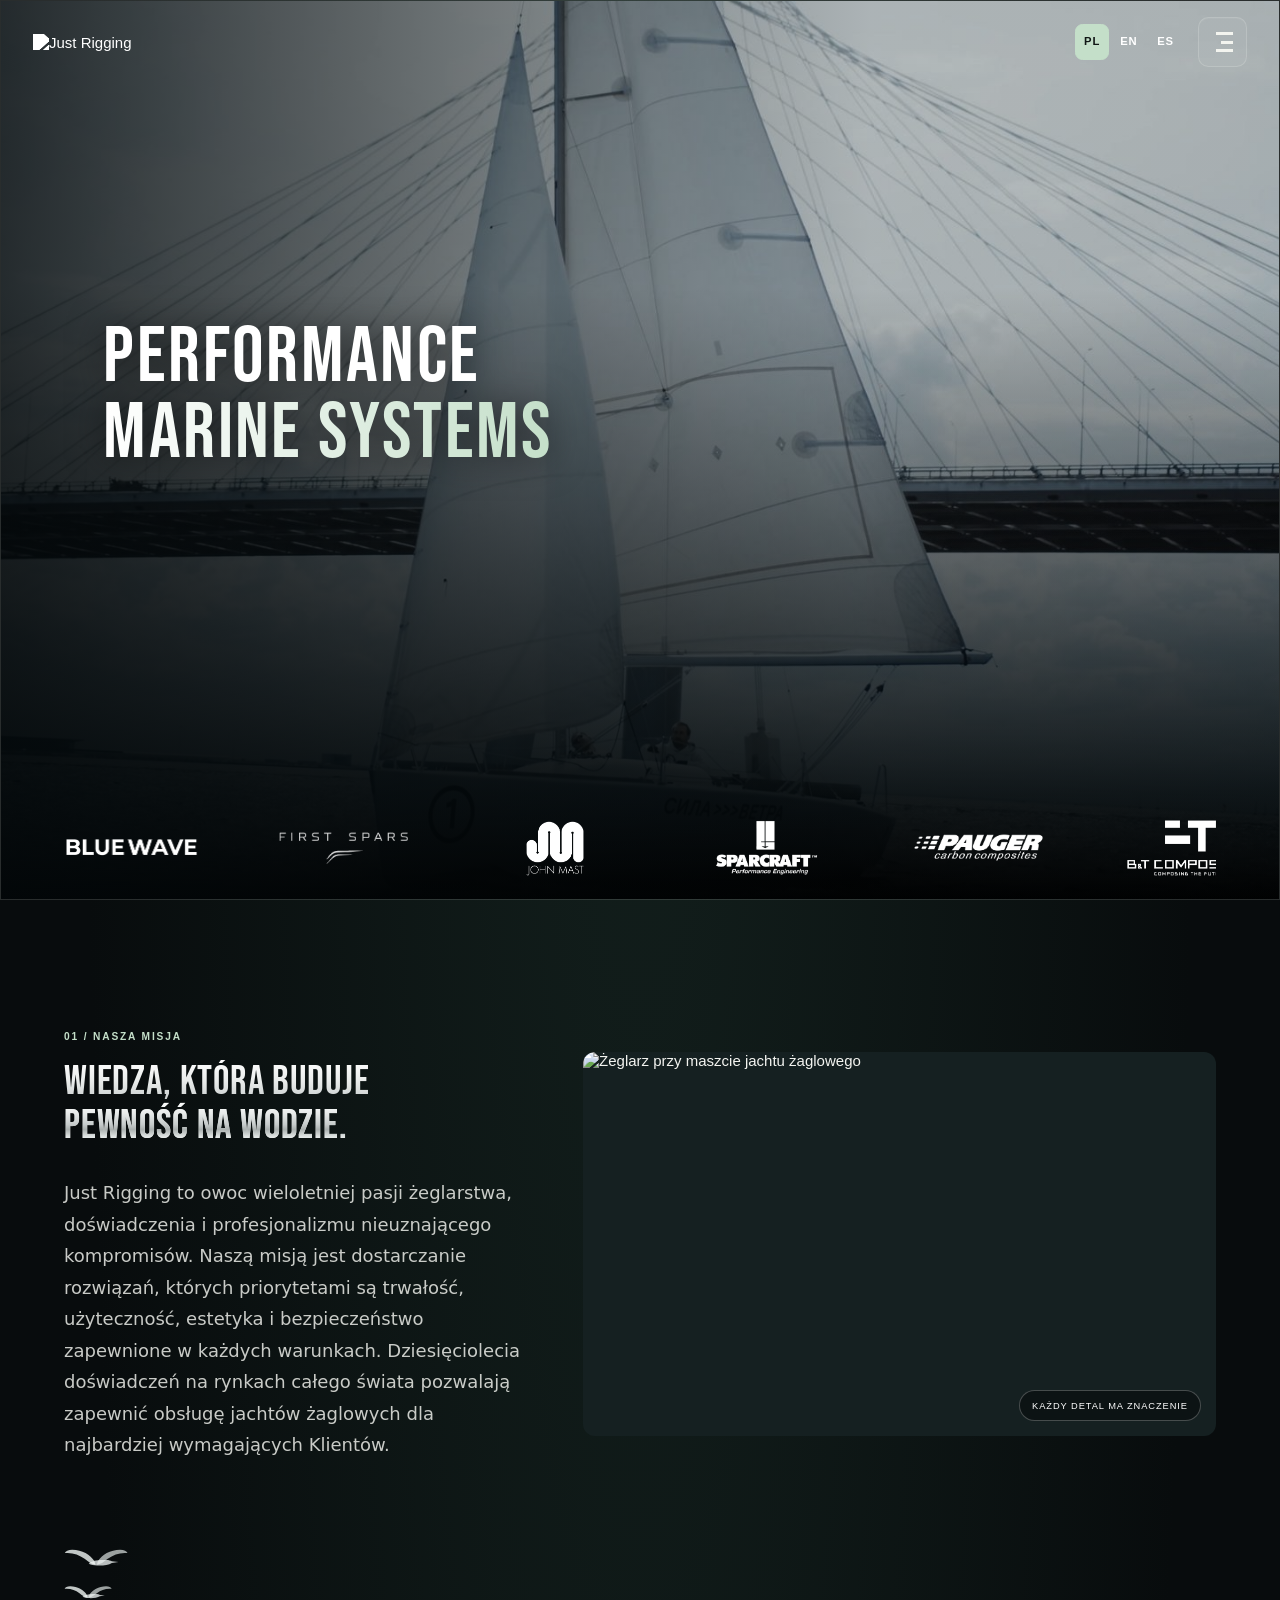
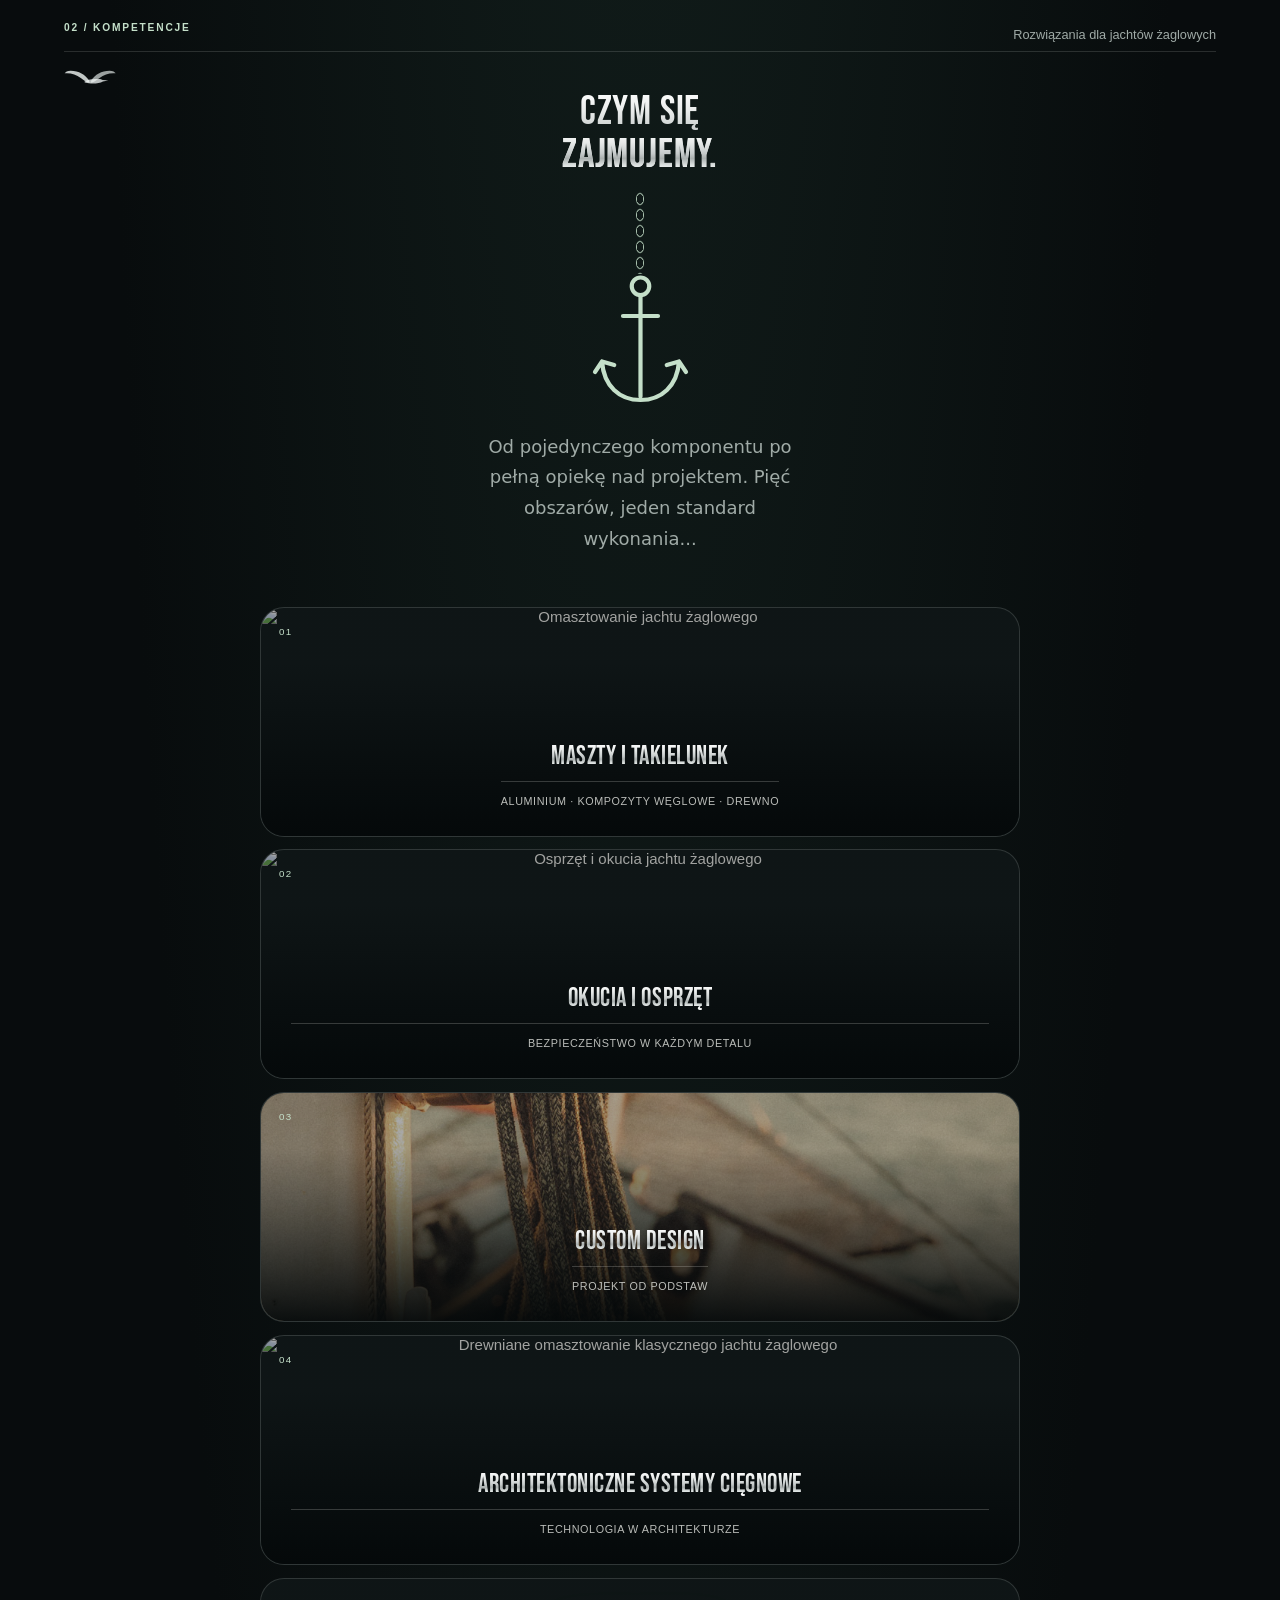
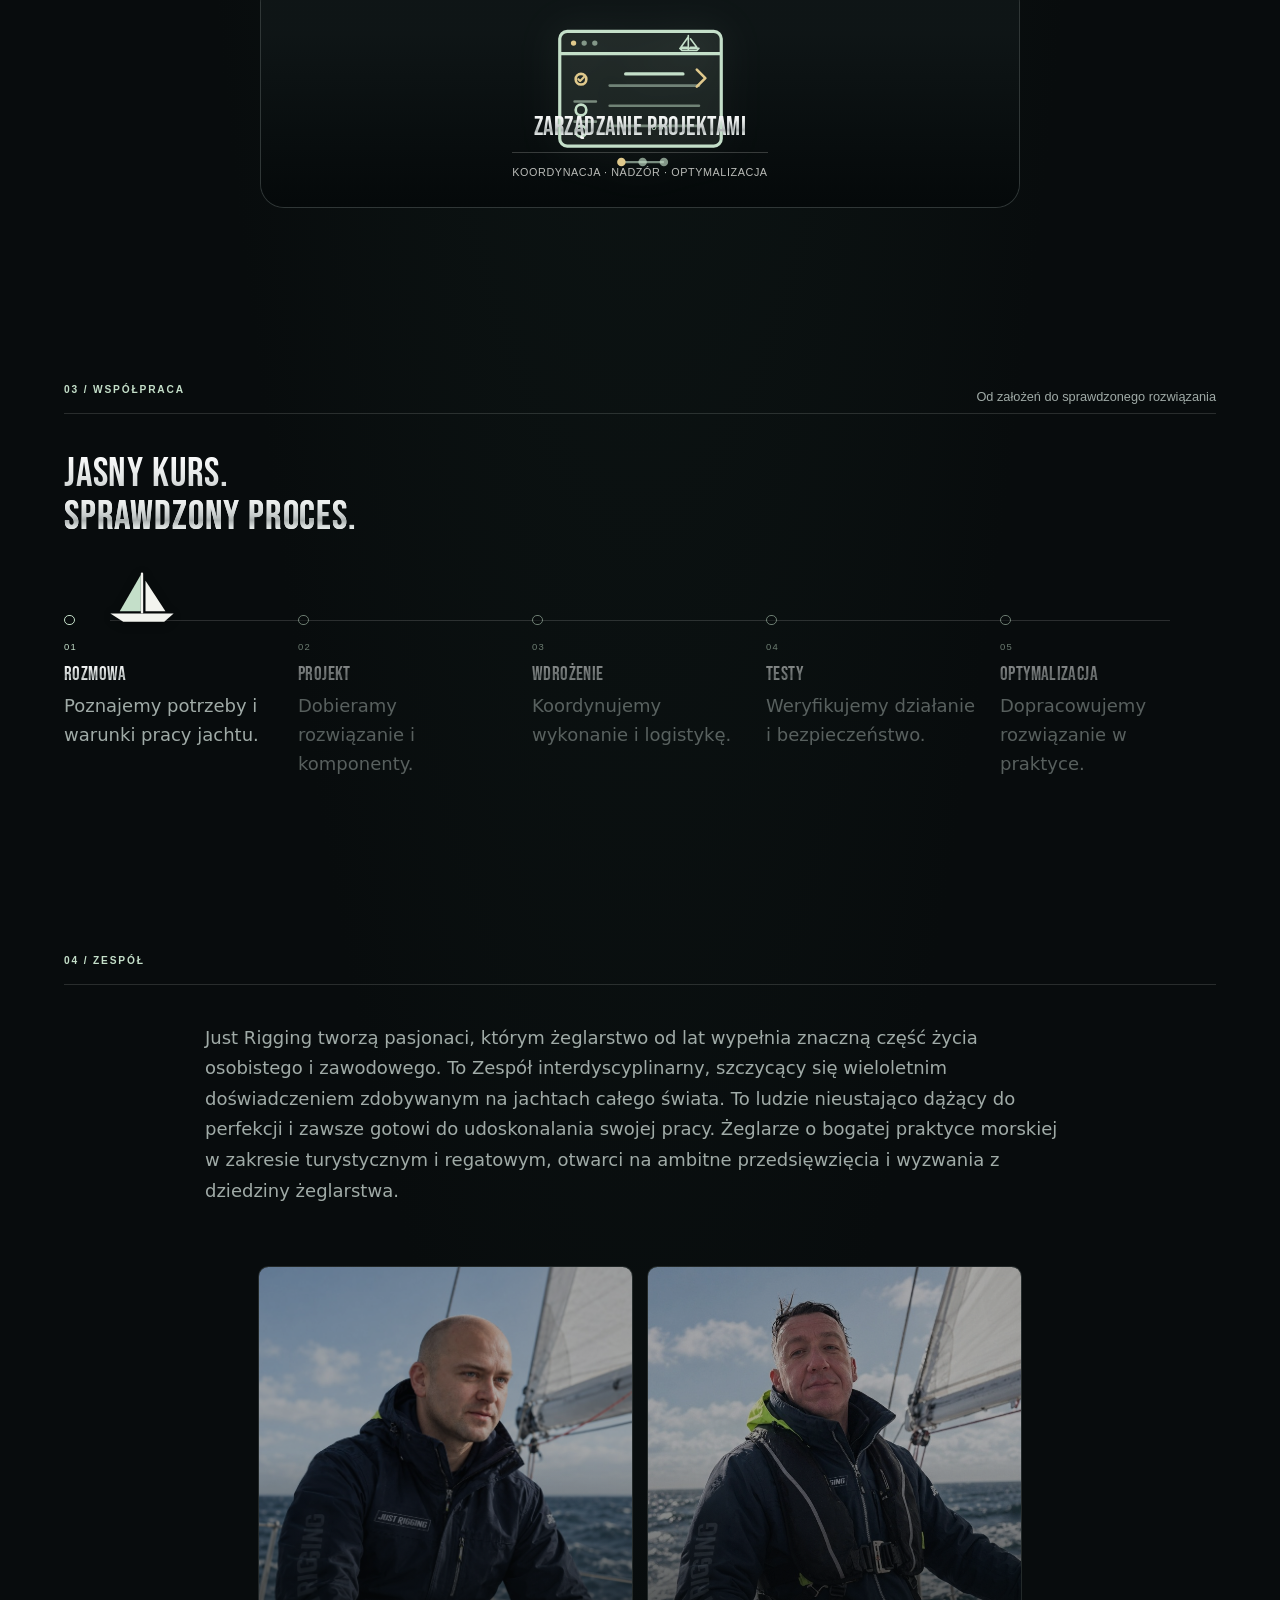
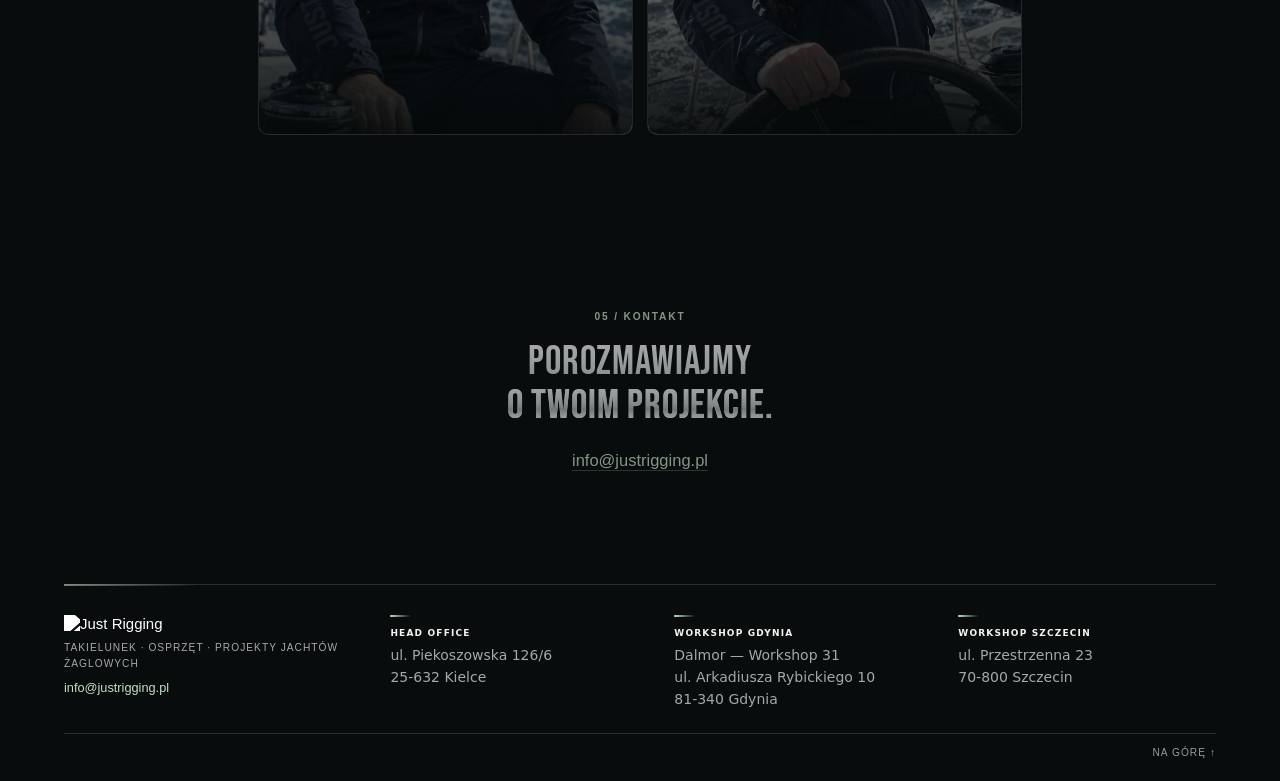
==== commit a79cf4ac: "ship" ====
--- a/index.html
+++ b/index.html
@@ -7,7 +7,7 @@
   <meta name="description" content="Just Rigging — omasztowanie, takielunek, osprzęt jachtowy i zarządzanie projektami żaglowymi." />
   <title>Just Rigging — Performance Marine Systems</title>
   <link rel="preload" as="image" href="media/sailing-01.jpg" />
-  <link rel="stylesheet" href="styles.css?v=33" />
+  <link rel="stylesheet" href="styles.css?v=36" />
 </head>
 <body id="top">
   <div class="scroll-progress" aria-hidden="true"><span></span></div>
@@ -200,8 +200,8 @@
       <div class="section-topline" data-reveal><p class="eyebrow">04 / Zespół</p></div>
       <div class="team-intro" data-reveal><p>Just Rigging tworzą pasjonaci, którym żeglarstwo od lat wypełnia znaczną część życia osobistego i zawodowego. To Zespół interdyscyplinarny, szczycący się wieloletnim doświadczeniem zdobywanym na jachtach całego świata. To ludzie nieustająco dążący do perfekcji i zawsze gotowi do udoskonalania swojej pracy. Żeglarze o bogatej praktyce morskiej w zakresie turystycznym i regatowym, otwarci na ambitne przedsięwzięcia i wyzwania z dziedziny żeglarstwa.</p></div>
       <div class="team-grid">
-        <article class="team-card team-lead" tabindex="0" data-reveal><img src="media/team/wojtek.jpg" alt="Wojtek na pokładzie jachtu żaglowego" loading="lazy" /><h3>Wojtek Głowacki</h3></article>
-        <article class="team-card team-lead" tabindex="0" data-reveal><img src="media/team/pawel.jpg" alt="Paweł na pokładzie jachtu żaglowego" loading="lazy" /><h3>Paweł Barwicz</h3></article>
+        <article class="team-card team-lead" tabindex="0" data-reveal><img src="media/team/wojtek.jpg" alt="Wojtek na pokładzie jachtu żaglowego" loading="lazy" /><h3>Wojtek Głowacki</h3><div class="team-contact-links"><a href="tel:+48660533983">+48 660-533-983</a><a href="mailto:wojtek@justrigging.pl">wojtek@justrigging.pl</a></div></article>
+        <article class="team-card team-lead" tabindex="0" data-reveal><img src="media/team/pawel.jpg" alt="Paweł na pokładzie jachtu żaglowego" loading="lazy" /><h3>Paweł Barwicz</h3><div class="team-contact-links"><a href="tel:+48669445079">+48 669-445-079</a><a href="mailto:pawel@justrigging.pl">pawel@justrigging.pl</a></div></article>
       </div>
     </section>
 
@@ -227,6 +227,6 @@
     </div>
     <div class="footer-bar"><a href="#top">Na górę ↑</a></div>
   </footer>
-  <script src="i18n.js?v=2" defer></script><script src="script.js?v=4" defer></script>
+  <script src="i18n.js?v=5" defer></script><script src="script.js?v=4" defer></script>
 </body>
 </html>
--- a/styles.css
+++ b/styles.css
@@ -47,7 +47,7 @@
 .site-header.is-scrolled { position: fixed; inset: 0 0 auto; }
 .nav-shell { position: relative; z-index: 2; width: 100%; height: 84px; margin: 0; padding: 0 clamp(1.5rem, 2.5vw, 2.5rem); display: flex; align-items: center; justify-content: space-between; gap: 1rem; border: 1px solid var(--line); border-radius: 0; background: rgba(8, 12, 13, .85); -webkit-backdrop-filter: blur(12px); backdrop-filter: blur(12px); transition: background .25s ease, border-color .25s ease, backdrop-filter .25s ease; }
 .site-header:not(.is-scrolled) .nav-shell { border-color: transparent; background: transparent; -webkit-backdrop-filter: none; backdrop-filter: none; }
-.brand { width: 11rem; flex: none; }
+.brand { width: 11rem; flex: none; margin-right: auto; }
 .brand img { width: 100%; filter: brightness(0) invert(1); }
 .nav-links a { color: rgba(243, 244, 239, .72); font-family: var(--heading-font); font-size: 1.05rem; font-weight: 400; letter-spacing: .06em; text-transform: uppercase; }
 .nav-links a:hover, .site-footer a:hover { color: var(--accent); }
@@ -258,15 +258,24 @@
   .footer-main { grid-template-columns: 1fr; }
 }
 @media (max-width: 680px) {
-  :root { --gutter: .6rem; --hero-pad: 1.25rem; --partner-strip-h: 5.5rem; }
+  :root { --gutter: .6rem; --hero-pad: 1.25rem; --partner-strip-h: 5.5rem;   }
+  @media (max-width: 380px) {
+    .nav-shell { gap: .3rem; padding: 0 .55rem; }
+    .brand { width: 6.1rem; }
+    .lang-switch { gap: 0; }
+    .lang-switch button { min-width: 1.8rem; padding: 0 .2rem; font-size: .7rem; }
+    .menu-toggle { width: 2.5rem; height: 2.5rem; padding: .6rem; }
+  }
   .site-header { inset: 0 0 auto; margin: 0; padding: 0; }
-  .nav-shell { height: 72px; padding: 0 1.1rem; }
+  .nav-shell { height: 72px; padding: 0 1.1rem; gap: .4rem; }
   .mobile-menu { top: 0; right: 0; left: 0; width: 100vw; max-width: none; height: 100vh; border: 1px solid var(--line); border-radius: 0; box-shadow: none; transform: translateY(-.7rem); transform-origin: top center; clip-path: inset(0 0 100% 0); }
   .mobile-menu.is-open { transform: none; clip-path: inset(0 0 0 0); }
   .mobile-menu a { font-size: 2.1rem; padding: .8rem 1rem .8rem 1.5rem; }
-  .brand { width: 9rem; }
+  .brand { width: 7.5rem; }
   .nav-links { display: none; }
-  .menu-toggle { width: 2.9rem; height: 2.9rem; padding: .76rem; }
+  .menu-toggle { width: 2.65rem; height: 2.9rem; padding: .76rem; }
+  .lang-switch { gap: 0; }
+  .lang-switch button { min-width: 1.85rem; padding: 0 .2rem; font-size: .72rem; }
   .hero { height: 100svh; min-height: 600px; margin-top: 0; padding: 6rem var(--hero-pad) 8rem; border-radius: 0; }
   .hero-media { inset: 0; }
   .hero-poster, .hero-video { object-position: center; }
@@ -396,28 +405,33 @@
 .team-lead .team-role { text-shadow: 0 1px 4px rgba(0,0,0,.7); }
 .js-enabled .team-lead h3 { opacity: 0; transform: translateX(3rem); transition: opacity .8s ease, transform .8s cubic-bezier(.2,.7,.2,1); }
 .js-enabled .team-lead.names-in h3 { opacity: 1; transform: none; }
-@media (prefers-reduced-motion: reduce) { .js-enabled .team-lead h3 { opacity: 1; transform: none; transition: none; } }
-
-
-
-
-
-
-
-
-
-
-
-
-
-
-
-
-.lang-switch { margin-top: .4rem; padding: .8rem 0 0; display: flex; justify-content: center; gap: .5rem; border-top: 1px solid var(--line); opacity: 0; transform: translateY(.5rem); transition: opacity .32s ease .45s, transform .5s cubic-bezier(.2,.9,.25,1) .45s; }
-.mobile-menu.is-open .lang-switch { opacity: 1; transform: none; }
-.lang-switch button { min-width: 3rem; min-height: 2.4rem; padding: 0 .7rem; border: 1px solid rgba(240,246,241,.2); border-radius: .6rem; background: transparent; color: var(--muted); font-family: inherit; font-size: .78rem; font-weight: 700; line-height: 1; letter-spacing: .14em; cursor: pointer; transition: color .2s, border-color .2s, background .2s, transform .2s; }
+.team-contact-links { max-height: 0; margin-top: 0; display: grid; gap: .25rem; overflow: hidden; opacity: 0; visibility: hidden; transform: translateY(.5rem); transition: max-height .35s ease, margin-top .35s ease, opacity .25s ease, transform .35s ease, visibility .35s; }
+.team-contact-links a { width: fit-content; color: var(--text); font-family: var(--description-font); font-size: .95rem; line-height: 1.5; text-shadow: 0 1px 5px rgba(0,0,0,.8); }
+.team-contact-links a:hover, .team-contact-links a:focus-visible { color: var(--accent); text-decoration: underline; text-underline-offset: .2em; }
+.team-lead:hover .team-contact-links, .team-lead:focus-within .team-contact-links { max-height: 5rem; margin-top: .55rem; opacity: 1; visibility: visible; transform: none; }
+@media (prefers-reduced-motion: reduce) { .js-enabled .team-lead h3 { opacity: 1; transform: none; transition: none; } .team-contact-links { transition: none; } }
+
+
+
+
+
+
+
+
+
+
+
+
+
+
+
+
+.lang-switch { display: flex; align-items: center; gap: .2rem; }
+.lang-switch button { min-width: 2.25rem; min-height: 2.4rem; padding: 0 .35rem; border: 1px solid transparent; border-radius: .5rem; background: transparent; color: var(--muted); font-family: inherit; font-size: .75rem; font-weight: 700; line-height: 1; letter-spacing: .08em; cursor: pointer; transition: color .2s, border-color .2s, background .2s, transform .2s; }
 .lang-switch button:hover, .lang-switch button:focus-visible { color: var(--accent); border-color: rgba(196,223,201,.55); transform: translateY(-2px); }
 .lang-switch button[aria-pressed="true"] { color: #101615; border-color: var(--accent); background: var(--accent); }
+.lang-switch button[data-lang="en"], .lang-switch button[data-lang="es"] { color: #fff; }
+.lang-switch button[data-lang="en"][aria-pressed="true"], .lang-switch button[data-lang="es"][aria-pressed="true"] { border-color: var(--accent); background: #263a34; }
 @media (prefers-reduced-motion: reduce) { .lang-switch, .lang-switch button { transition: none; transform: none; } }
 .hero h1 { font-size: clamp(2.8rem, 6.2vw, 5.6rem); line-height: .96; letter-spacing: .03em; filter: drop-shadow(0 .15rem 1.2rem rgba(0,0,0,.55)); }
 @supports (-webkit-background-clip: text) or (background-clip: text) {
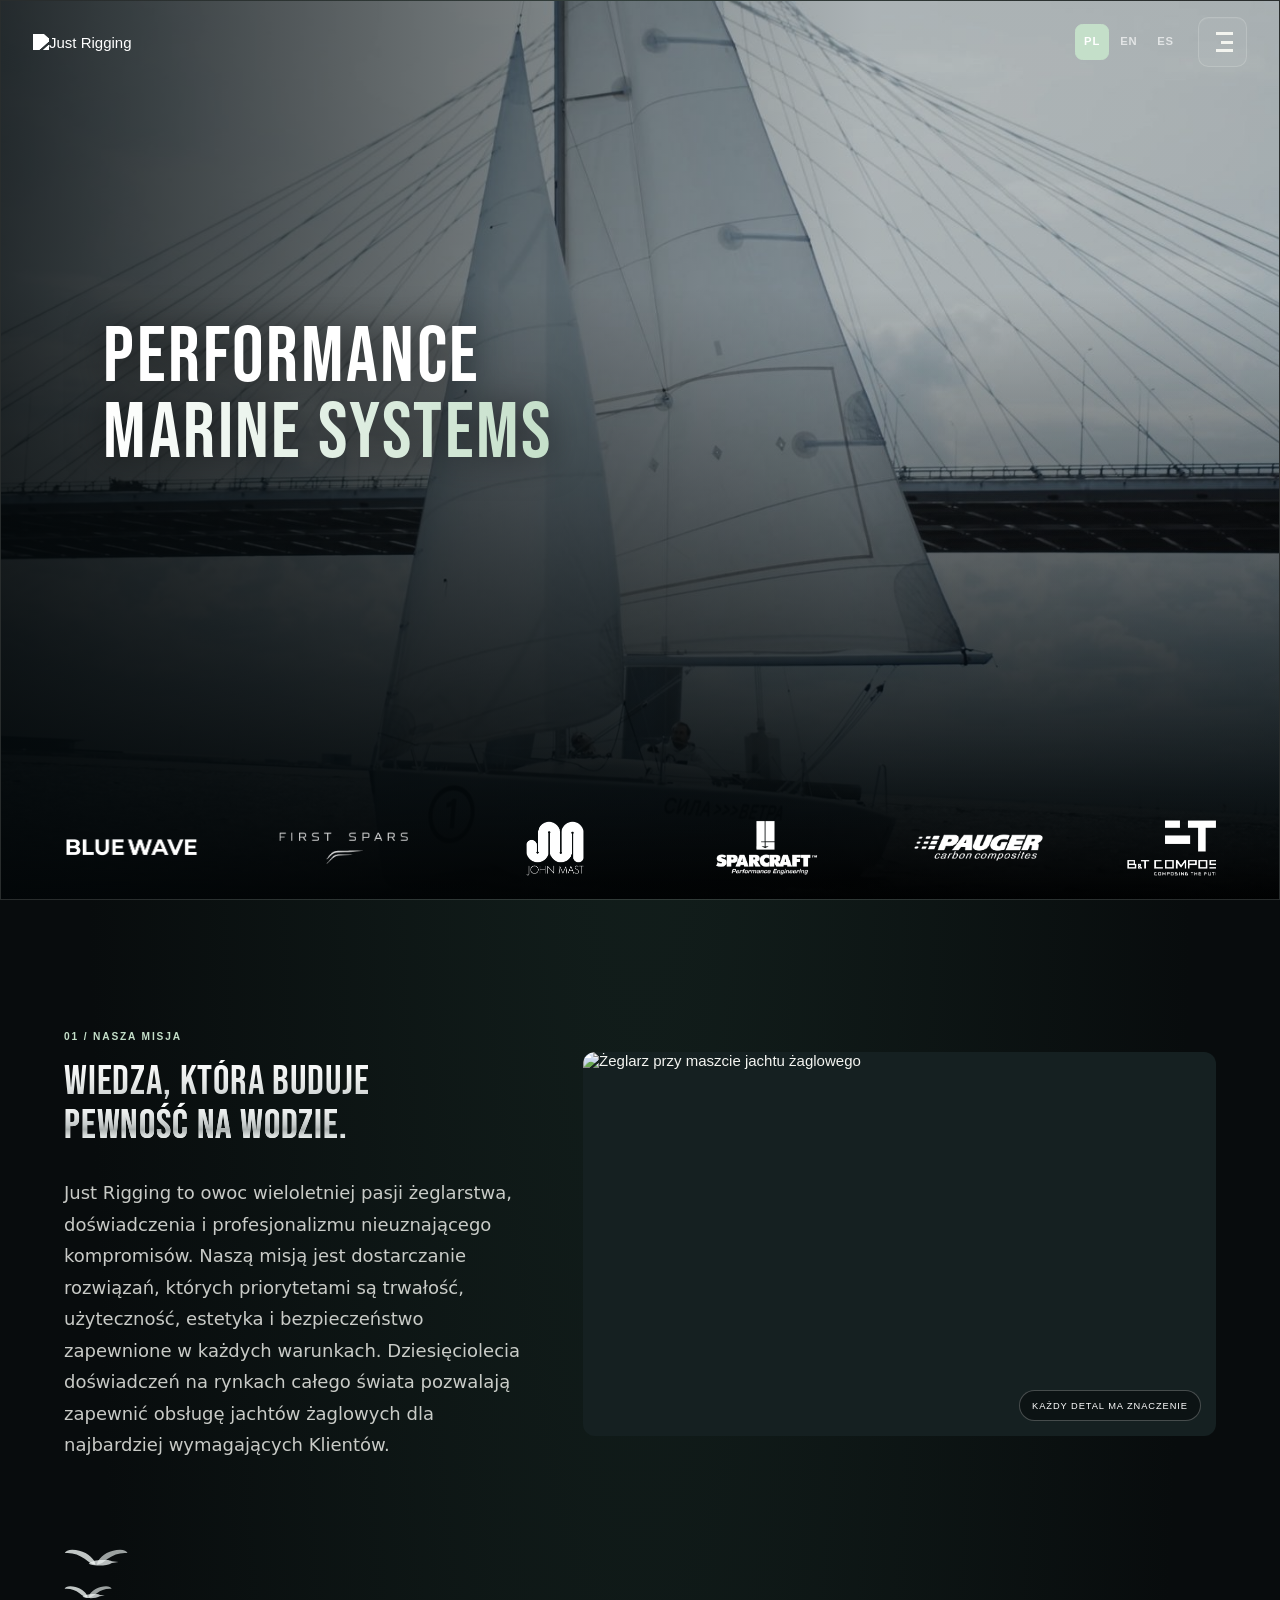
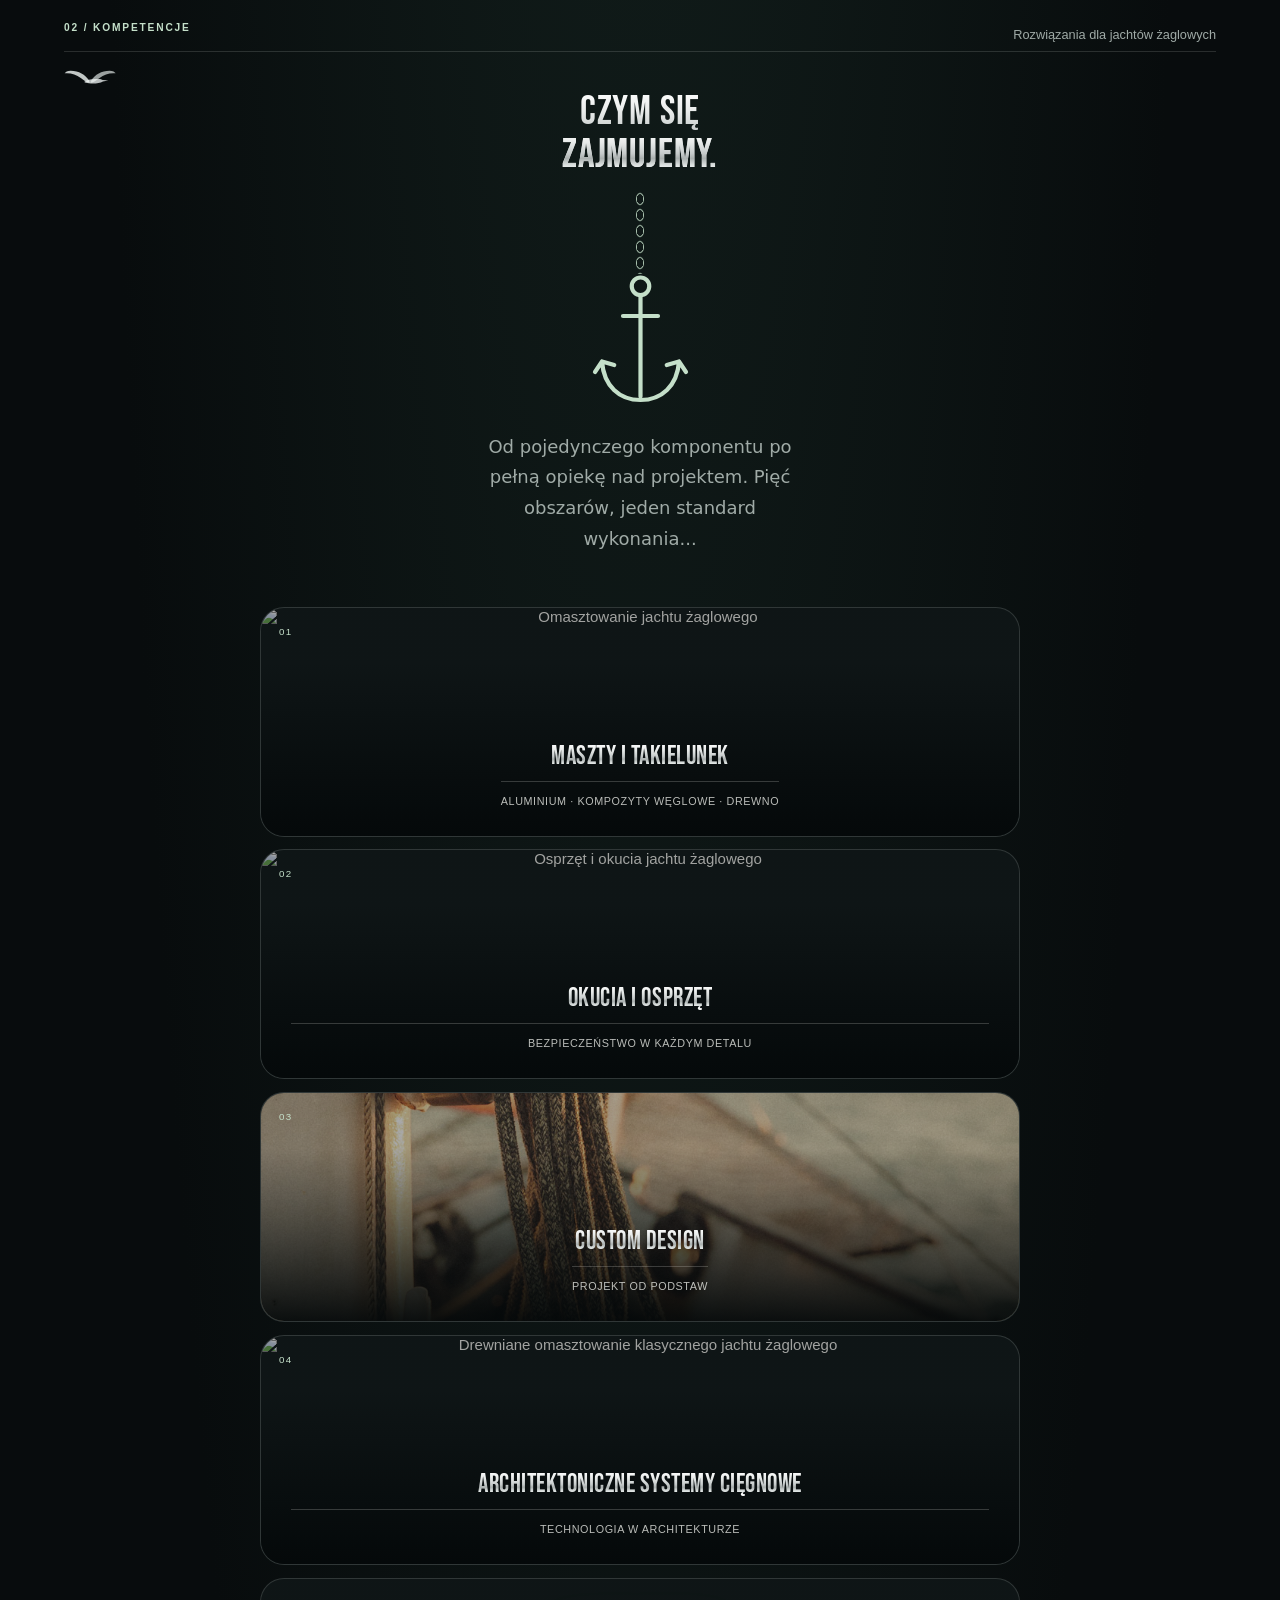
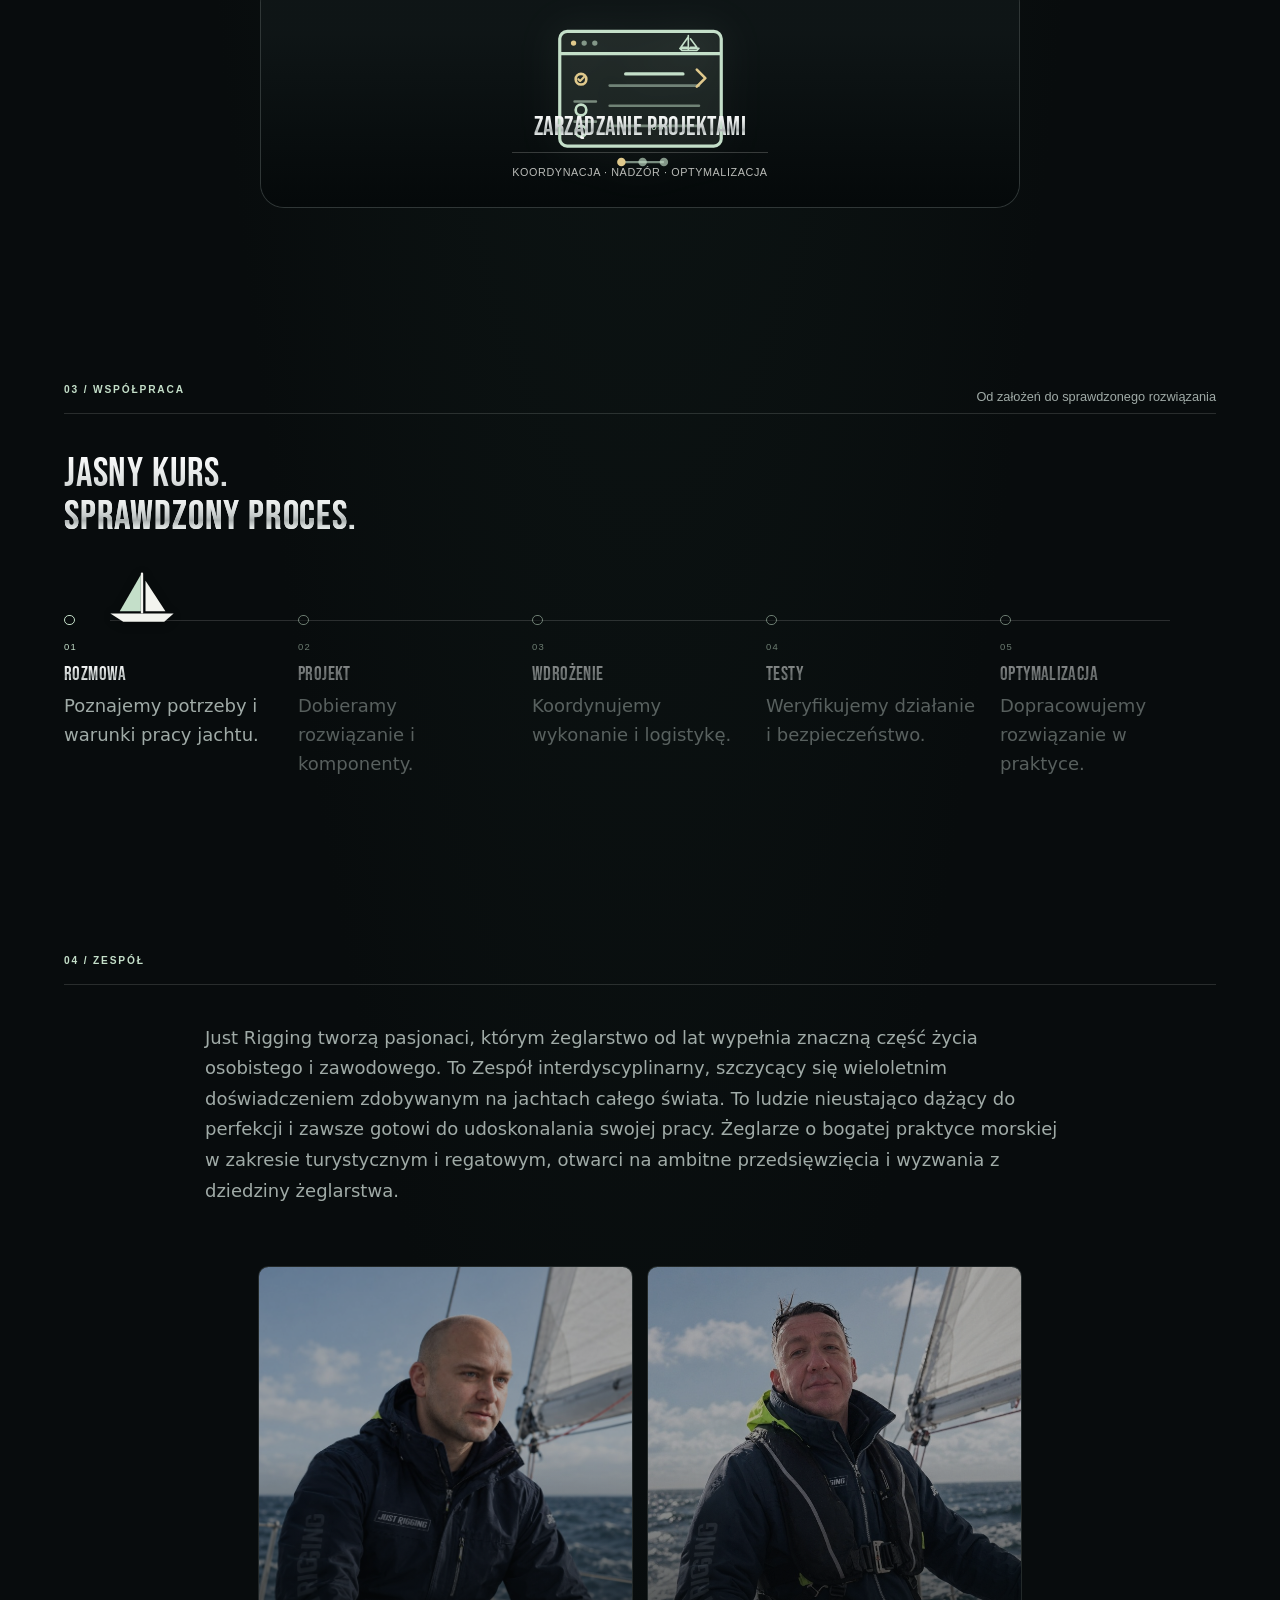
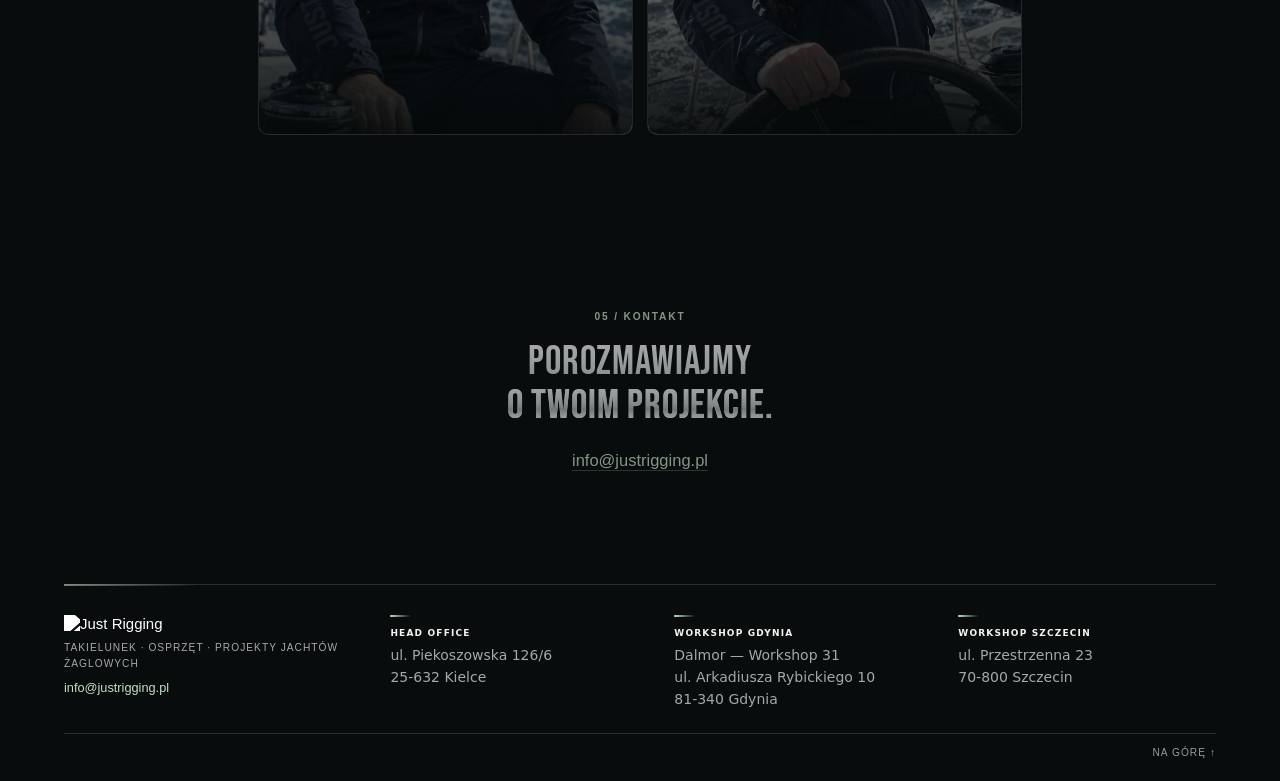
==== commit 43f86b3f: "ship" ====
--- a/index.html
+++ b/index.html
@@ -7,7 +7,7 @@
   <meta name="description" content="Just Rigging — omasztowanie, takielunek, osprzęt jachtowy i zarządzanie projektami żaglowymi." />
   <title>Just Rigging — Performance Marine Systems</title>
   <link rel="preload" as="image" href="media/sailing-01.jpg" />
-  <link rel="stylesheet" href="styles.css?v=36" />
+  <link rel="stylesheet" href="styles.css?v=39" />
 </head>
 <body id="top">
   <div class="scroll-progress" aria-hidden="true"><span></span></div>
--- a/styles.css
+++ b/styles.css
@@ -427,11 +427,11 @@
 
 
 .lang-switch { display: flex; align-items: center; gap: .2rem; }
-.lang-switch button { min-width: 2.25rem; min-height: 2.4rem; padding: 0 .35rem; border: 1px solid transparent; border-radius: .5rem; background: transparent; color: var(--muted); font-family: inherit; font-size: .75rem; font-weight: 700; line-height: 1; letter-spacing: .08em; cursor: pointer; transition: color .2s, border-color .2s, background .2s, transform .2s; }
-.lang-switch button:hover, .lang-switch button:focus-visible { color: var(--accent); border-color: rgba(196,223,201,.55); transform: translateY(-2px); }
-.lang-switch button[aria-pressed="true"] { color: #101615; border-color: var(--accent); background: var(--accent); }
-.lang-switch button[data-lang="en"], .lang-switch button[data-lang="es"] { color: #fff; }
-.lang-switch button[data-lang="en"][aria-pressed="true"], .lang-switch button[data-lang="es"][aria-pressed="true"] { border-color: var(--accent); background: #263a34; }
+.lang-switch button { min-width: 2.25rem; min-height: 2.4rem; padding: 0 .35rem; border: 1px solid transparent; border-radius: .5rem; background: transparent; color: #fff; font-family: inherit; font-size: .75rem; font-weight: 700; line-height: 1; letter-spacing: .08em; cursor: pointer; transition: color .2s, border-color .2s, background .2s, transform .2s; }
+.lang-switch button:not([aria-pressed="true"]) { opacity: .65; }
+.lang-switch button:hover, .lang-switch button:focus-visible { opacity: 1; }
+.lang-switch button:hover, .lang-switch button:focus-visible { color: #fff; border-color: rgba(196,223,201,.55); transform: translateY(-2px); }
+.lang-switch button[aria-pressed="true"] { color: #fff; border-color: var(--accent); background: var(--accent); }
 @media (prefers-reduced-motion: reduce) { .lang-switch, .lang-switch button { transition: none; transform: none; } }
 .hero h1 { font-size: clamp(2.8rem, 6.2vw, 5.6rem); line-height: .96; letter-spacing: .03em; filter: drop-shadow(0 .15rem 1.2rem rgba(0,0,0,.55)); }
 @supports (-webkit-background-clip: text) or (background-clip: text) {
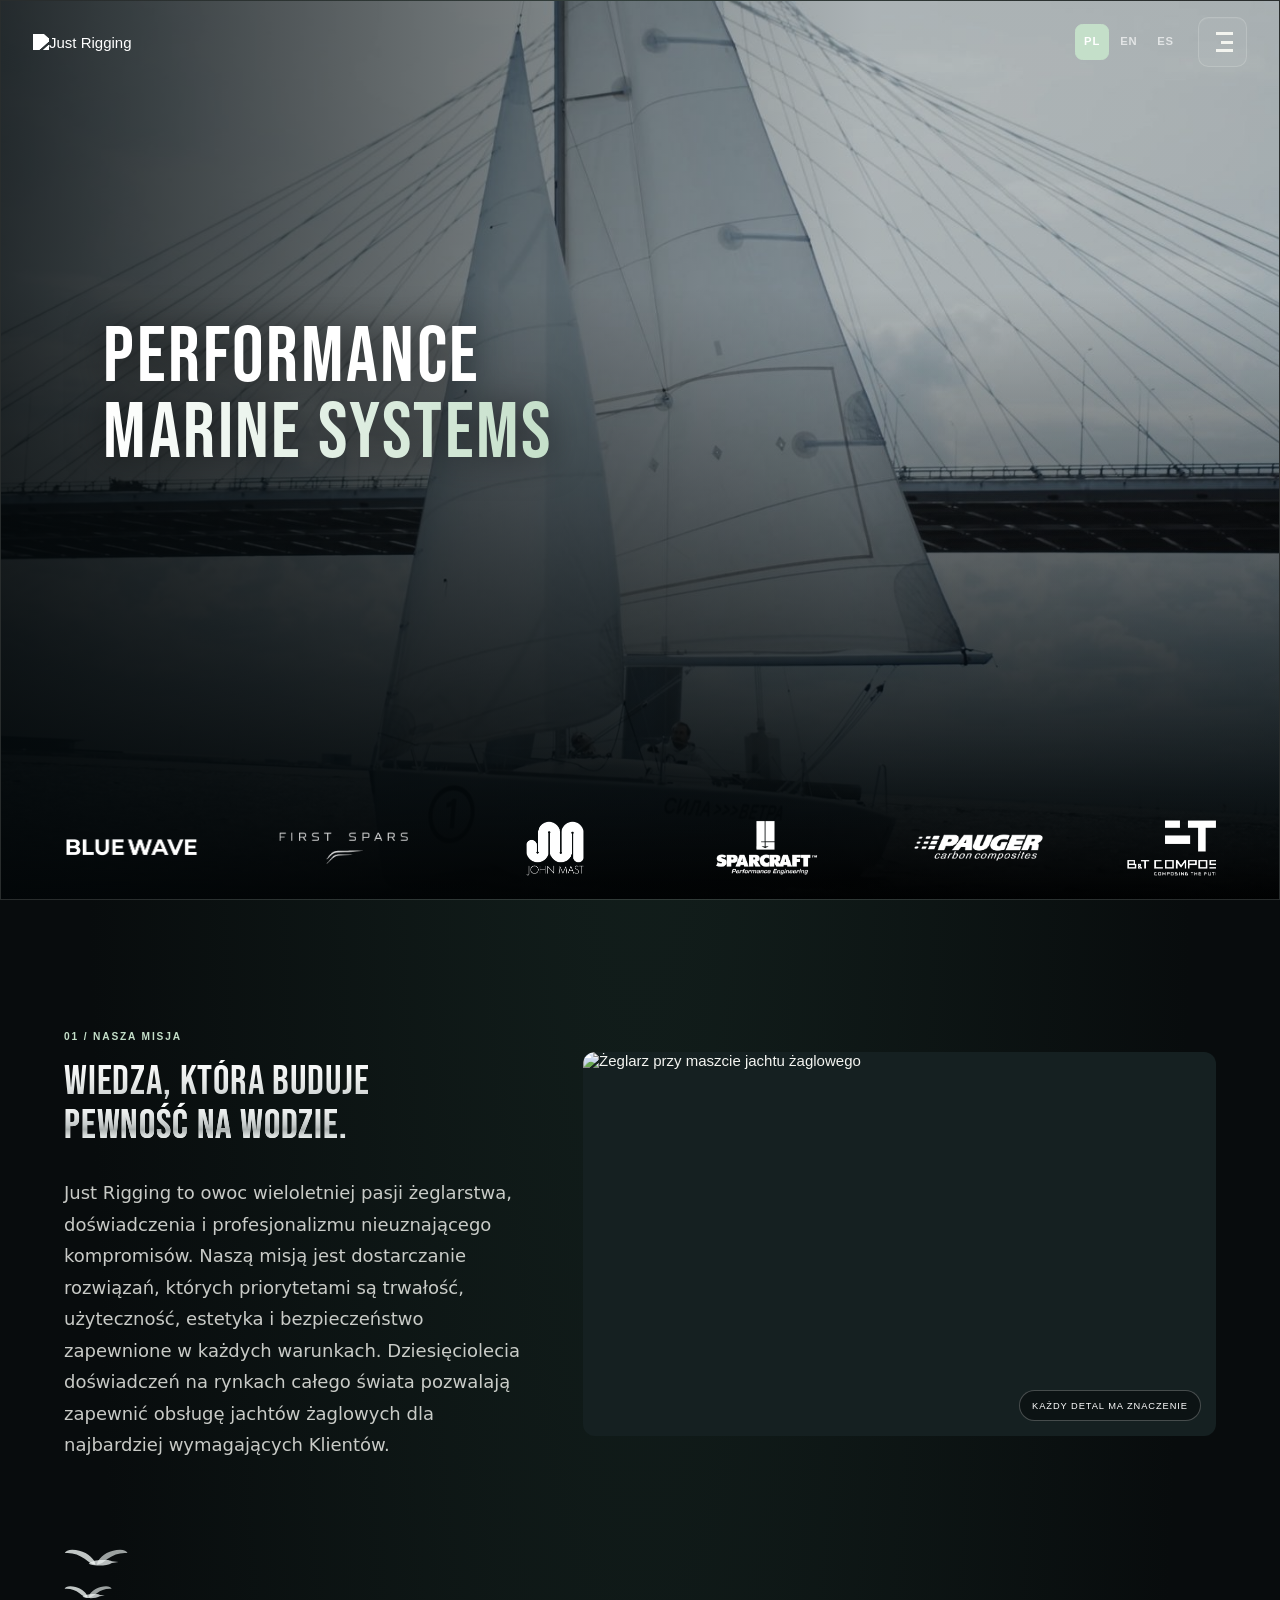
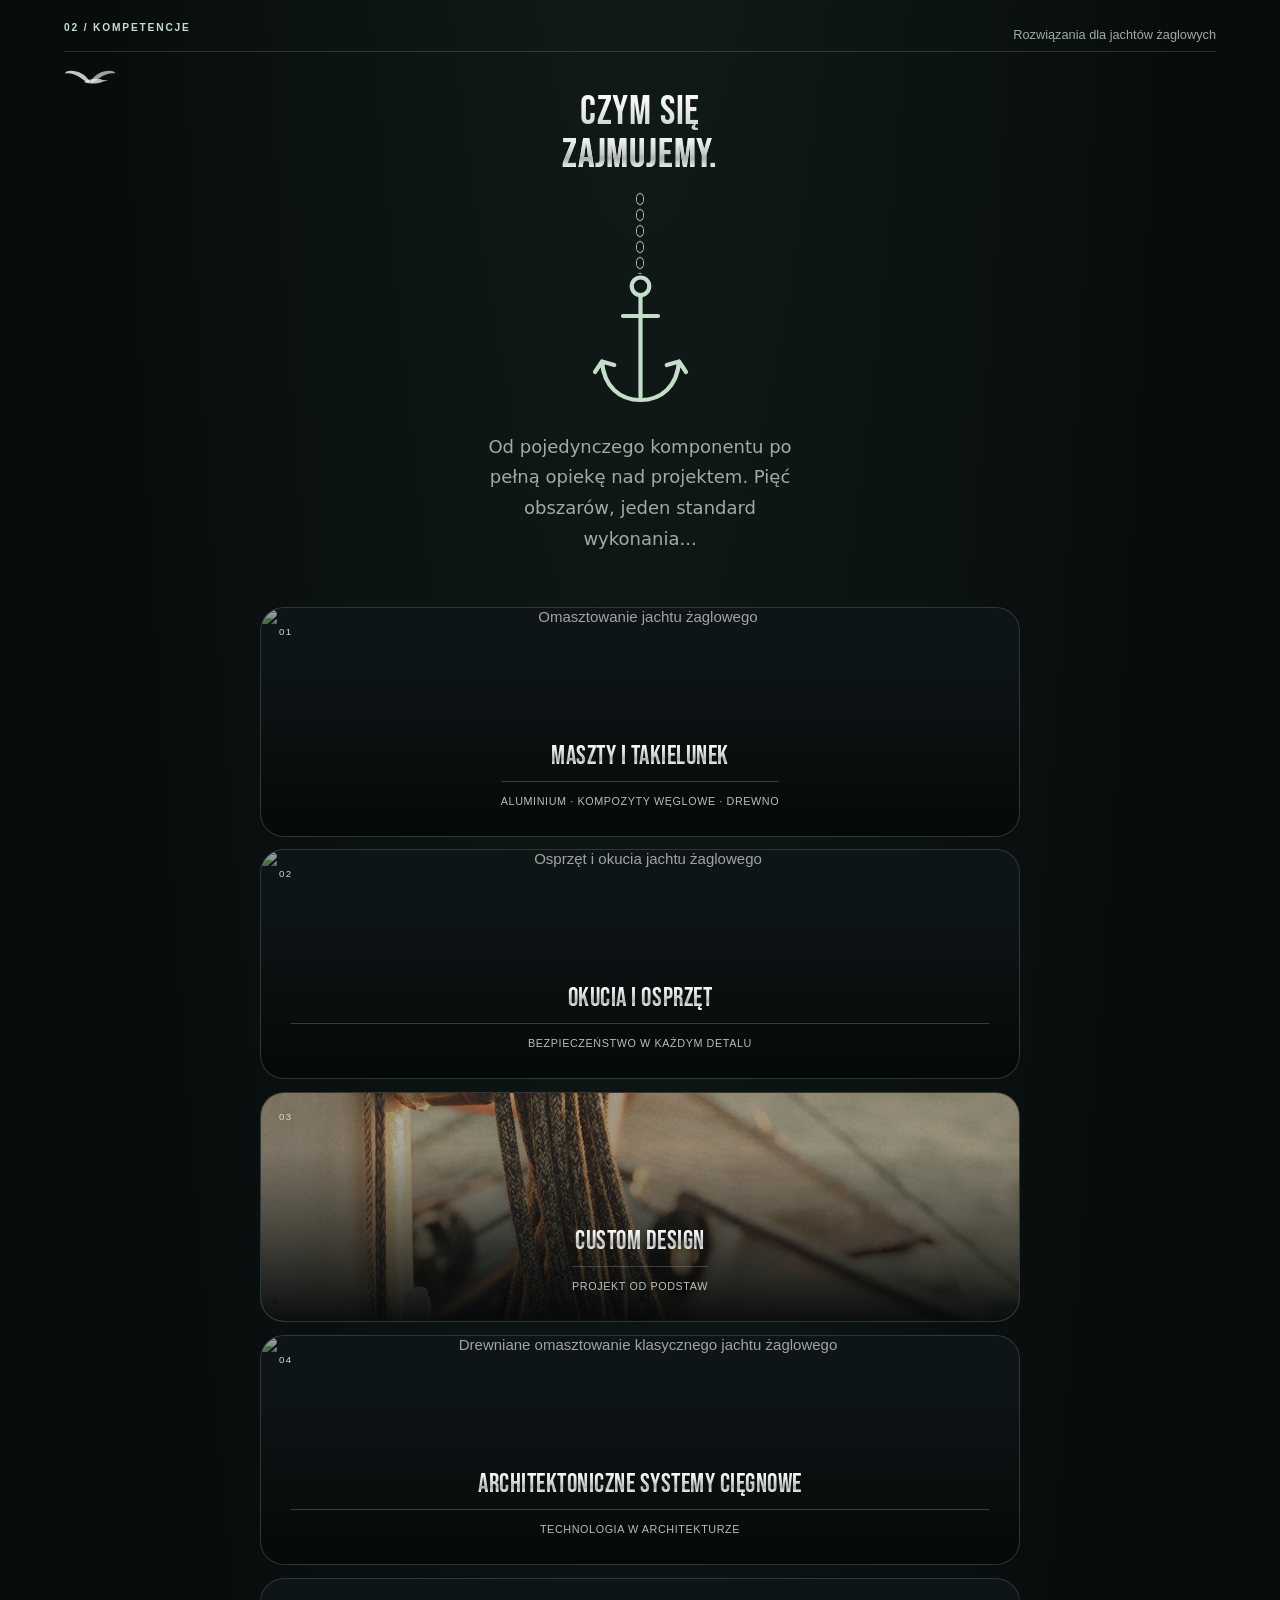
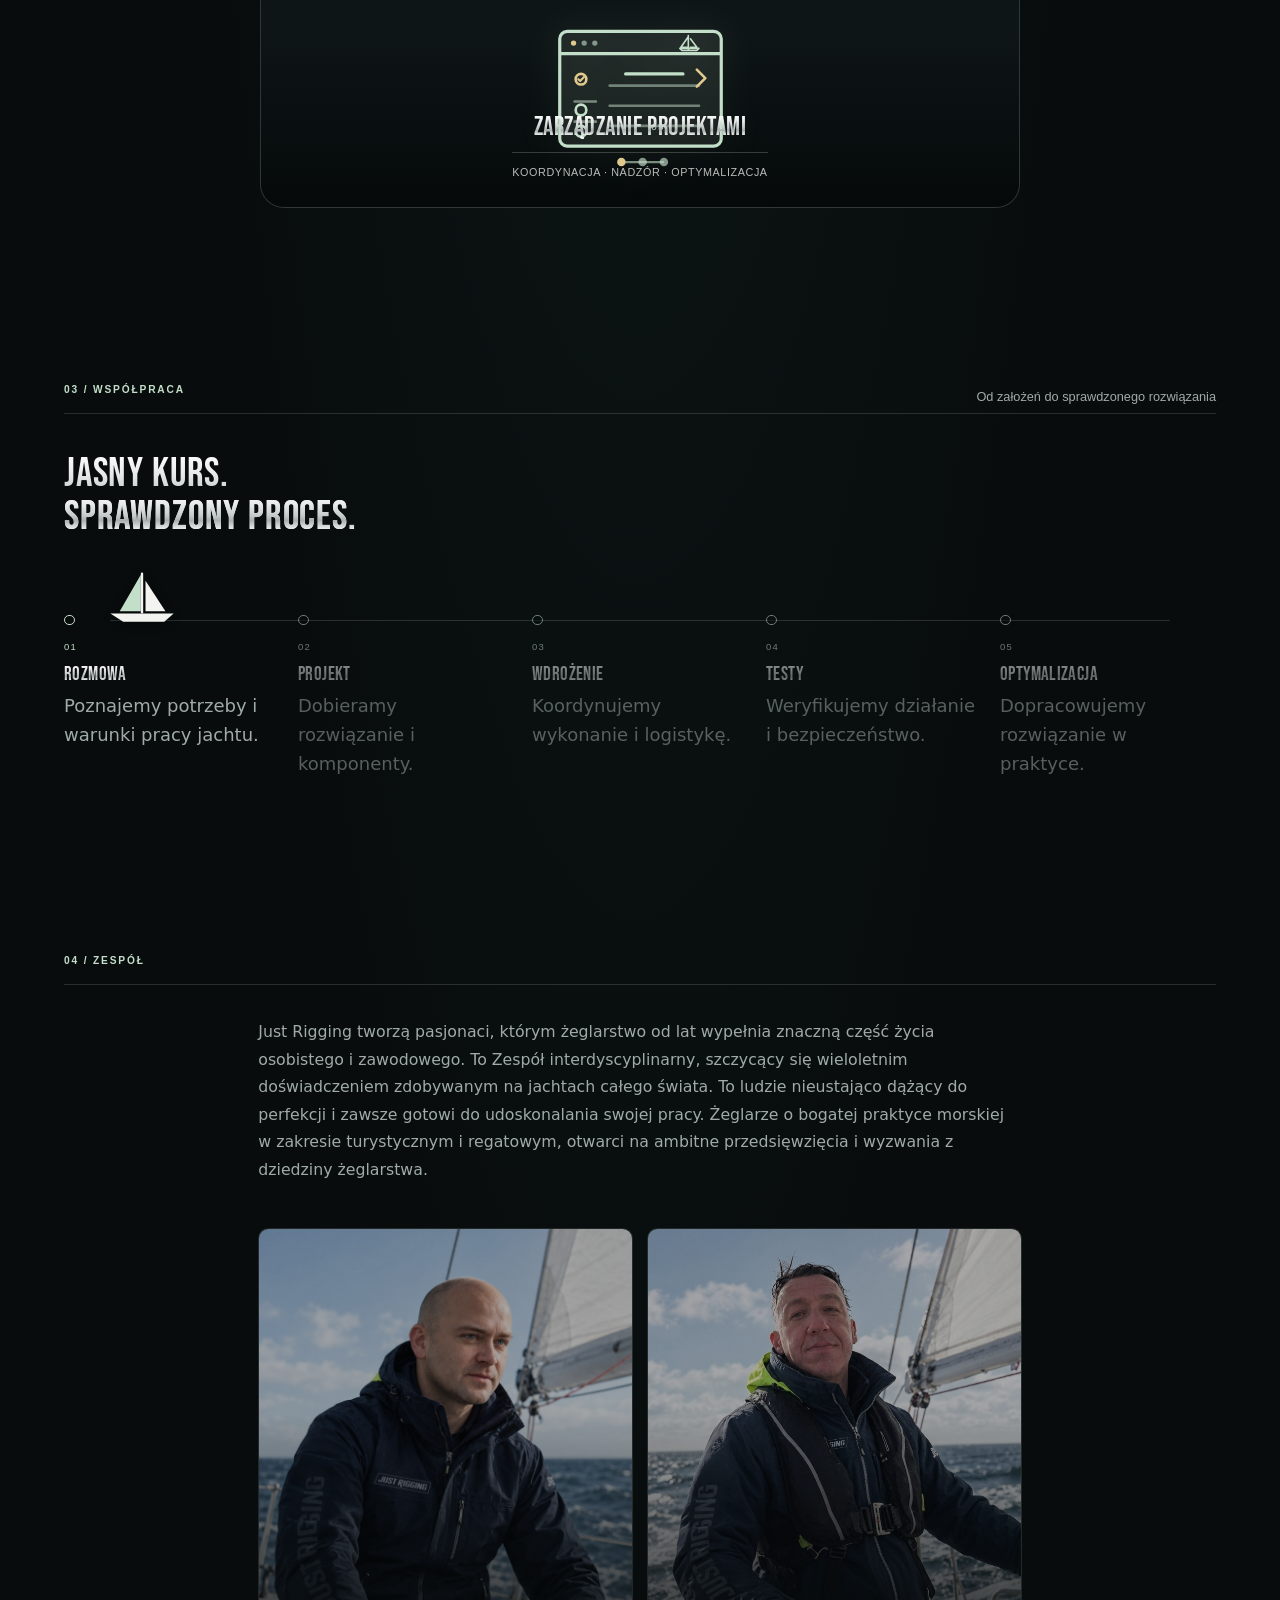
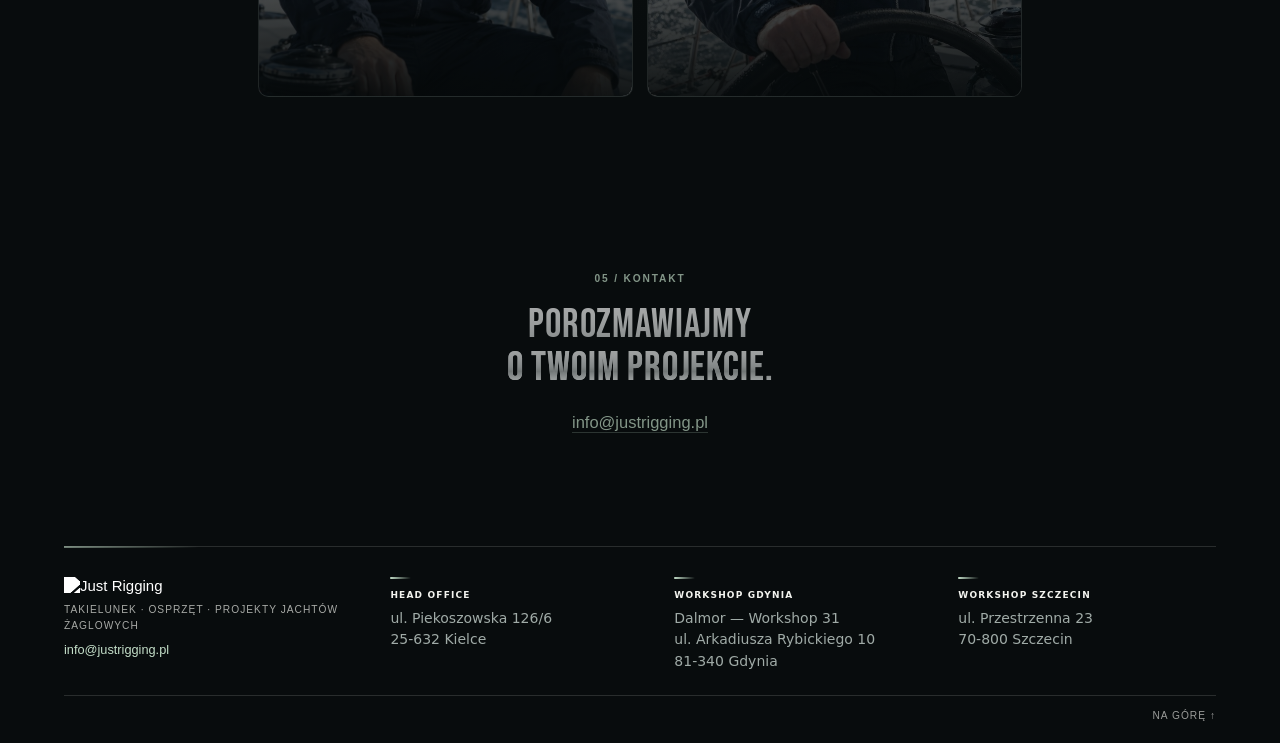
==== commit a5338d3d: "ship" ====
--- a/index.html
+++ b/index.html
@@ -7,7 +7,7 @@
   <meta name="description" content="Just Rigging — omasztowanie, takielunek, osprzęt jachtowy i zarządzanie projektami żaglowymi." />
   <title>Just Rigging — Performance Marine Systems</title>
   <link rel="preload" as="image" href="media/sailing-01.jpg" />
-  <link rel="stylesheet" href="styles.css?v=39" />
+  <link rel="stylesheet" href="styles.css?v=42" />
 </head>
 <body id="top">
   <div class="scroll-progress" aria-hidden="true"><span></span></div>
--- a/styles.css
+++ b/styles.css
@@ -193,8 +193,8 @@
 .process-track h3 { margin: .65rem 0 .45rem; font-size: 1.25rem; font-weight: 400; }
 .process-track p { max-width: 14rem; margin: 0; color: var(--muted); font-size: 18px; line-height: 1.6; }
 .team-section { padding-top: 3rem; }
-.team-intro { align-items: start; justify-content: center; margin-bottom: 3rem; }
-.team-intro > p { width: 100%; max-width: 58rem; }
+.team-intro { width: min(100%, 50.9rem); margin: 2.2rem auto 2rem; align-items: start; justify-content: center; }
+.team-intro > p { width: 100%; max-width: none; font-size: 1.05rem; line-height: 1.75; }
 .team-grid { margin-top: 0; display: grid; grid-template-columns: repeat(2, minmax(0, 25rem)); justify-content: center; gap: .9rem; }
 .team-card { position: relative; min-height: 245px; padding: 1.3rem; display: flex; flex-direction: column; justify-content: end; overflow: hidden; border: 1px solid var(--line); border-radius: .7rem; background: linear-gradient(145deg, #172020, #0d1314); }
 .team-role { position: absolute; top: 1.2rem; left: 1.3rem; color: var(--accent); font-size: .62rem; letter-spacing: .13em; text-transform: uppercase; }
@@ -252,6 +252,7 @@
   .mission-section { grid-template-columns: 1fr 1fr; gap: 1.5rem; }
   .service-grid { grid-template-columns: repeat(2, minmax(0,1fr)); }
   .team-grid { grid-template-columns: repeat(2, minmax(0, 1fr)); }
+  .team-intro { width: 100%; }
   .service-card:nth-child(n) h3 { font-size: 1.2rem; }
   .service-card { padding: 1.2rem 1.4rem; border-radius: 1.2rem; }
   .service-card:nth-child(n) { border-radius: 1.2rem; }
